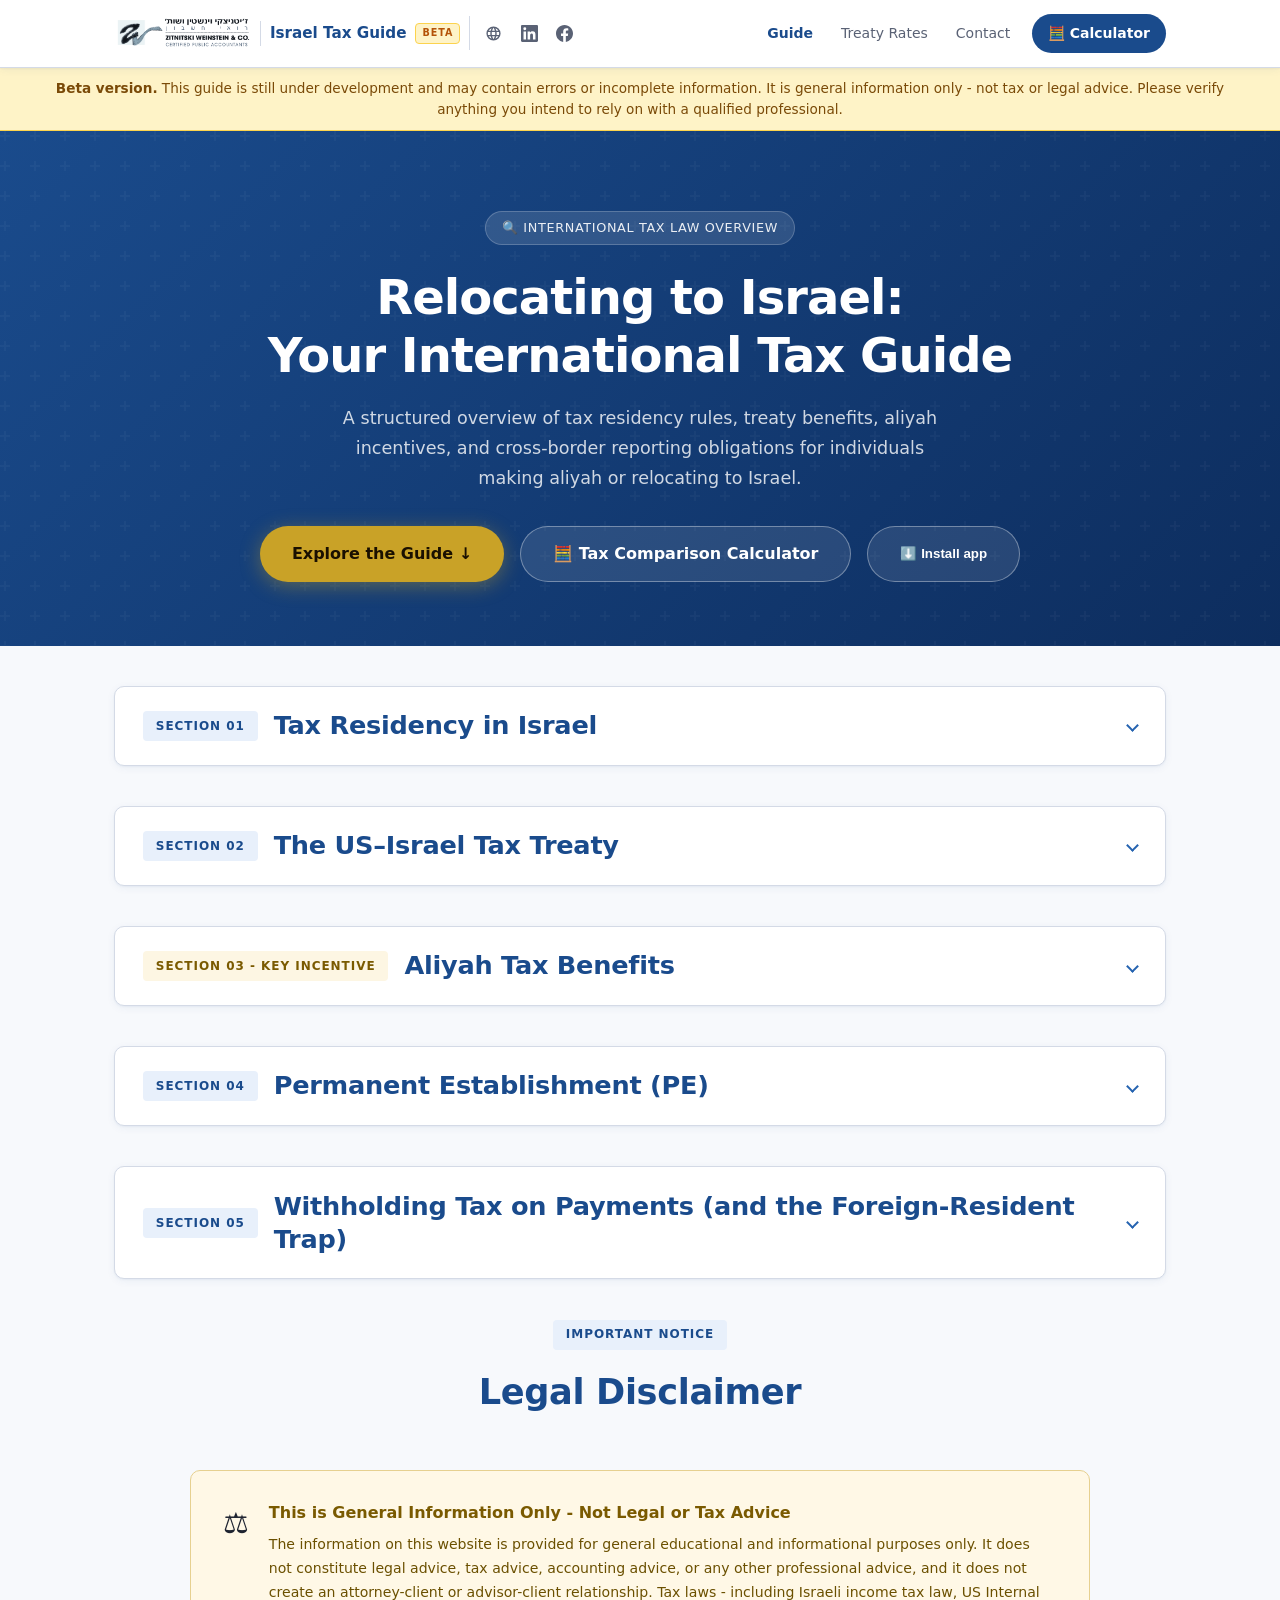
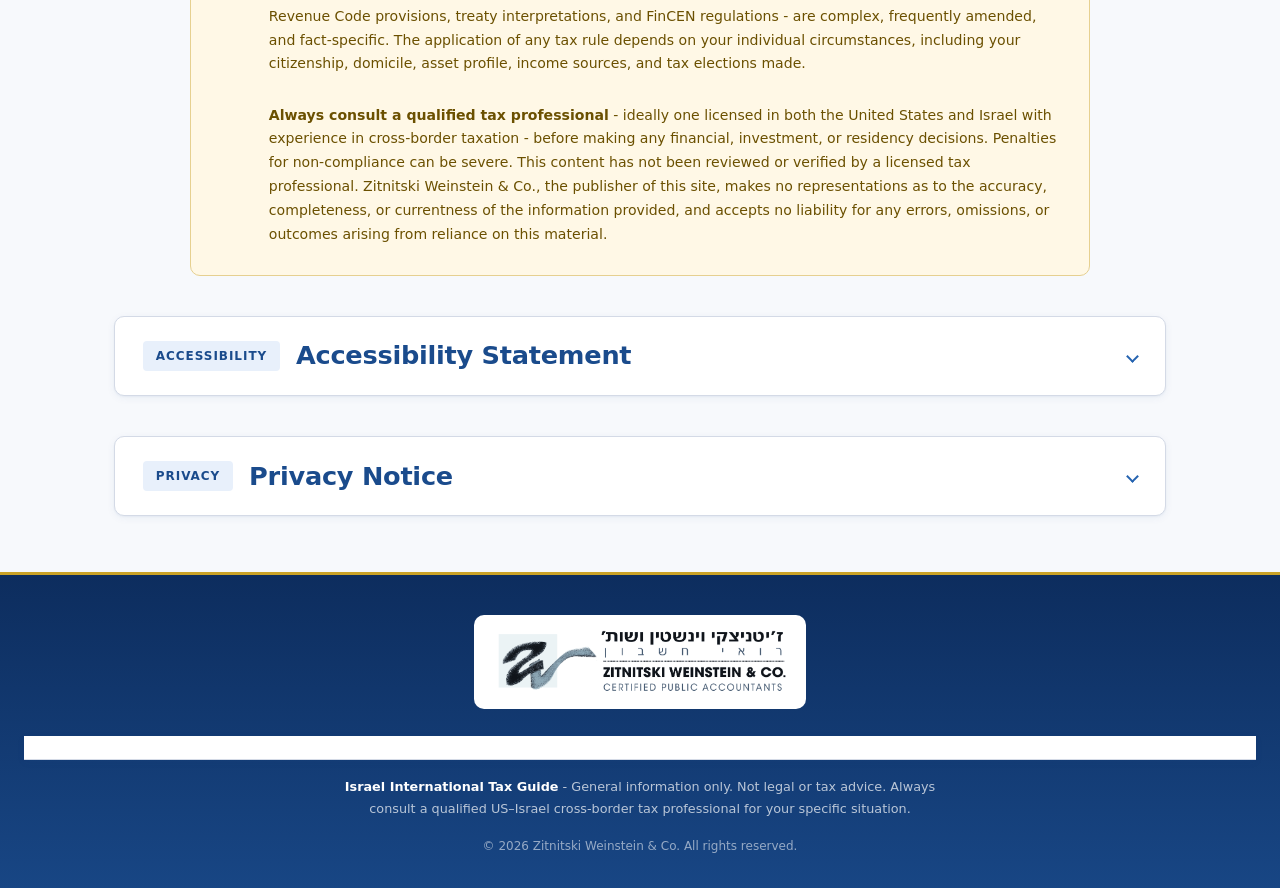
==== index.html @ 9406b58c "Keep the top bar identical on every page Moving to the treaty page visibly changed and widened the b" ====
<!DOCTYPE html>
<html lang="en">
<head>
  <meta charset="UTF-8" />
  <script>
    // Frame-ancestor guard: GitHub Pages cannot set X-Frame-Options/CSP
    // frame-ancestors headers, so this page is embeddable in an iframe from
    // any origin by default. Break out of any frame whose ancestor is not on
    // the allowlist (the firm's own Wix site). Add the confirmed Wix embed
    // hostname here once known - for now only the firm's own domain is trusted.
    (function () {
      try {
        if (window.self === window.top) return;
        var ALLOWED_ANCESTORS = ['zw-co.com'];
        function hostAllowed(host) {
          return ALLOWED_ANCESTORS.some(function (d) {
            return host === d || host.slice(-(d.length + 1)) === '.' + d;
          });
        }
        var allowed = false;
        if (window.location.ancestorOrigins && window.location.ancestorOrigins.length) {
          var top = window.location.ancestorOrigins[window.location.ancestorOrigins.length - 1];
          try { allowed = hostAllowed(new URL(top).hostname); } catch (e) {}
        } else if (document.referrer) {
          try { allowed = hostAllowed(new URL(document.referrer).hostname); } catch (e) {}
        }
        if (!allowed) { window.top.location = window.self.location.href; return; }
        // Legitimately embedded - flag it so CSS can drop viewport-relative
        // sizing (e.g. body's sticky-footer min-height:100vh) that would
        // otherwise feed back into the iframe auto-resize script below.
        document.documentElement.classList.add('zwco-embedded');
      } catch (e) {
        try { window.top.location = window.self.location.href; } catch (e2) {}
      }
    })();
  </script>
  <meta name="viewport" content="width=device-width, initial-scale=1.0" />
  <meta name="description" content="An international tax guide and calculator for individuals relocating to Israel, prepared by Zitnitski Weinstein &amp; Co. General information only - not legal or tax advice." />
  <link rel="icon" href="data:image/svg+xml,%3Csvg xmlns='http://www.w3.org/2000/svg' viewBox='0 0 64 64'%3E%3Crect width='64' height='64' rx='12' fill='%231a4b8c'/%3E%3Ctext x='32' y='43' font-family='Arial, sans-serif' font-size='26' font-weight='700' fill='white' text-anchor='middle'%3EZW%3C/text%3E%3C/svg%3E" />
  <link rel="canonical" href="https://tax.zw-co.com/" />
  <meta property="og:type" content="website" />
  <meta property="og:site_name" content="Zitnitski Weinstein &amp; Co." />
  <meta property="og:url" content="https://tax.zw-co.com/" />
  <meta property="og:title" content="Relocating to Israel - International Tax Guide" />
  <meta property="og:description" content="A structured overview of tax residency rules, treaty benefits, aliyah incentives, and cross-border reporting obligations, prepared by Zitnitski Weinstein &amp; Co." />
  <!-- Absolute URL is required: LinkedIn and Facebook do not resolve relative og:image paths. -->
  <meta property="og:image" content="https://tax.zw-co.com/assets/zwco-logo-full.png" />
  <meta name="twitter:card" content="summary" />
  <link rel="manifest" href="manifest.json" />
  <meta name="theme-color" content="#1a4b8c" />
  <meta name="apple-mobile-web-app-capable" content="yes" />
  <meta name="apple-mobile-web-app-title" content="ZW Tax" />
  <link rel="apple-touch-icon" href="assets/icon-192.png" />
  <title>Relocating to Israel - International Tax Guide | Zitnitski Weinstein &amp; Co.</title>
  <style>
    *, *::before, *::after { box-sizing: border-box; margin: 0; padding: 0; }

    /* Token superset shared conceptually with calculator.css and
       treaty-rates.html - keep the three :root blocks in sync. */
    :root {
      --blue:        #1a4b8c;
      --blue-mid:    #2563b0;
      --blue-deep:   #0d2d5e;
      --blue-light:  #e8f0fb;
      --gold:        #c9a227;
      --gold-light:  #fdf6e3;
      --green:       #15803d;
      --green-light: #dcfce7;
      --amber:       #b45309;
      --amber-light: #fef3c7;
      --text:        #1e2330;
      --muted:       #5a6275;
      --border:      #d4dae6;
      --white:       #ffffff;
      --bg:          #f7f9fc;
      --radius:      10px;
      --shadow-sm:   0 1px 2px rgba(26,75,140,.05), 0 2px 8px  rgba(26,75,140,.06);
      --shadow:      0 2px 4px rgba(26,75,140,.05), 0 6px 24px rgba(26,75,140,.09);
      --shadow-lg:   0 4px 8px rgba(26,75,140,.06), 0 16px 48px rgba(26,75,140,.14);
    }

    html { scroll-behavior: smooth; }

    body {
      font-family: system-ui, "Segoe UI Variable Text", "Segoe UI", -apple-system, Roboto, "Helvetica Neue", Arial, sans-serif;
      background: var(--bg);
      color: var(--text);
      line-height: 1.7;
      font-size: 16px;
    }

    /* ── SKIP LINK ── */
    .skip-link {
      position: absolute; top: -3rem; left: 1rem; z-index: 200;
      background: var(--blue); color: var(--white);
      padding: .6rem 1.1rem; border-radius: 6px;
      font-size: .9rem; font-weight: 600; text-decoration: none;
      transition: top .15s;
    }
    .skip-link:focus { top: 1rem; }

    /* ── PWA APP SHELL: bottom tab bar ──────────────────────────────
       Shown on narrow screens and whenever the site is running as an
       installed app. Deliberately hidden inside the Wix iframe embed
       (the host page has its own navigation there), reusing the
       .zwco-embedded flag the frame-ancestor guard already sets. */
    .app-tabbar {
      display: none;
      /* top:auto is load-bearing: the bare `nav` rule above sets top:0 for the
         sticky header, and without resetting it a fixed element with both
         top:0 and bottom:0 stretches over the whole viewport. */
      position: fixed; inset-inline: 0; top: auto; bottom: 0; z-index: 150;
      background: var(--white); border-top: 1px solid var(--border);
      padding-bottom: env(safe-area-inset-bottom);
      box-shadow: 0 -2px 8px rgba(26,75,140,.08);
    }
    .app-tab {
      flex: 1; display: flex; flex-direction: column;
      align-items: center; justify-content: center; gap: .15rem;
      min-height: 56px; padding: .4rem .2rem;
      text-decoration: none; color: var(--muted);
      font-size: .68rem; font-weight: 600; text-align: center;
    }
    .app-tab .tab-icon { font-size: 1.15rem; line-height: 1; }
    .app-tab[aria-current="page"] { color: var(--blue); }
    .app-tab:focus-visible { outline: 3px solid rgba(37,99,176,.35); outline-offset: -3px; border-radius: 6px; }
    @media (max-width: 820px) {
      .app-tabbar { display: flex; }
      body { padding-bottom: 64px; }
    }
    @media (display-mode: standalone) {
      .app-tabbar { display: flex; }
      body { padding-bottom: 64px; }
    }
    /* Higher specificity than the media rules above - no !important needed. */
    html.zwco-embedded .app-tabbar { display: none; }
    html.zwco-embedded body { padding-bottom: 0; }

    /* ── NAV ── */
    nav {
      position: sticky; top: 0; z-index: 100;
      background: var(--white);
      border-bottom: 1px solid var(--border);
      box-shadow: var(--shadow-sm);
    }
    .nav-inner {
      max-width: 1100px; margin: 0 auto;
      display: flex; align-items: center; justify-content: space-between;
      padding: .9rem 1.5rem;
    }
    /* Brand lockup: firm logo + site name + beta marker + outbound links.
       The logo is the primary identity here; it must stay a local asset. */
    .nav-brand-group { display: flex; align-items: center; gap: .55rem; min-width: 0; }
    .nav-brand {
      text-decoration: none; display: flex; align-items: center; gap: .55rem; min-width: 0;
    }
    .nav-logo { height: 34px; width: auto; display: block; flex-shrink: 0; }
    .nav-title {
      font-weight: 700; font-size: .95rem; color: var(--blue); white-space: nowrap;
      padding-left: .55rem; border-left: 1px solid var(--border);
    }
    .beta-badge {
      flex-shrink: 0;
      background: var(--amber-light); color: var(--amber); border: 1px solid #fcd34d;
      border-radius: 4px; padding: .1rem .38rem;
      font-size: .6rem; font-weight: 800; letter-spacing: .1em; text-transform: uppercase;
    }
    .nav-social {
      display: flex; align-items: center; gap: .1rem;
      padding-left: .4rem; border-left: 1px solid var(--border);
    }
    .nav-social a {
      display: flex; align-items: center; justify-content: center;
      width: 34px; height: 34px; border-radius: 8px;
      color: var(--muted); transition: color .2s, background .2s;
    }
    .nav-social a:hover { color: var(--blue); background: var(--blue-light); }
    .nav-social svg { width: 17px; height: 17px; fill: currentColor; display: block; }

    /* ── BETA NOTICE BAR ── */
    .beta-bar {
      background: var(--amber-light); border-bottom: 1px solid #fcd34d;
      color: #7a4a08; font-size: .85rem; line-height: 1.5;
      text-align: center; padding: .65rem 1.5rem;
    }
    .beta-bar strong { font-weight: 800; }
    .nav-links {
      display: flex; align-items: center;
      gap: .25rem; list-style: none;
    }
    .nav-links a {
      text-decoration: none; color: var(--muted); font-size: .875rem;
      padding: .4rem .75rem; border-radius: 6px; transition: all .2s;
      display: block;
    }
    .nav-links a:hover, .nav-links a.active {
      color: var(--blue); background: var(--blue-light);
    }
    .nav-links a[aria-current="page"] { color: var(--blue); font-weight: 600; }
    /* Primary-action Calculator button */
    .nav-links a.nav-cta {
      background: var(--blue); color: var(--white); font-weight: 600;
      padding: .45rem 1rem; border-radius: 50px; margin-left: .35rem;
    }
    .nav-links a.nav-cta:hover, .nav-links a.nav-cta.active {
      background: var(--blue-mid); color: var(--white);
    }
    .nav-toggle {
      display: none; background: none; border: none;
      cursor: pointer; color: var(--blue); font-size: 1.4rem; padding: .25rem;
    }

    /* ── HERO ── */
    .hero {
      background: linear-gradient(135deg, var(--blue) 0%, var(--blue-deep) 100%);
      color: var(--white);
      padding: 5rem 1.5rem 4rem;
      text-align: center;
      position: relative; overflow: hidden;
    }
    .hero::before {
      content: '';
      position: absolute; inset: 0;
      background: url("data:image/svg+xml,%3Csvg width='60' height='60' viewBox='0 0 60 60' xmlns='http://www.w3.org/2000/svg'%3E%3Cg fill='none' fill-rule='evenodd'%3E%3Cg fill='%23ffffff' fill-opacity='0.03'%3E%3Cpath d='M36 34v-4h-2v4h-4v2h4v4h2v-4h4v-2h-4zm0-30V0h-2v4h-4v2h4v4h2V6h4V4h-4zM6 34v-4H4v4H0v2h4v4h2v-4h4v-2H6zM6 4V0H4v4H0v2h4v4h2V6h4V4H6z'/%3E%3C/g%3E%3C/g%3E%3C/svg%3E");
    }
    .hero-content { position: relative; max-width: 780px; margin: 0 auto; }
    .hero-badge {
      display: inline-flex; align-items: center; gap: .4rem;
      background: rgba(255,255,255,.12); border: 1px solid rgba(255,255,255,.2);
      border-radius: 50px; padding: .35rem 1rem;
      font-size: .8rem; letter-spacing: .05em; text-transform: uppercase;
      margin-bottom: 1.5rem; color: rgba(255,255,255,.9);
    }
    .hero h1 {
      font-size: clamp(1.8rem, 4vw, 3rem);
      font-weight: 800; line-height: 1.2; margin-bottom: 1.2rem;
      letter-spacing: -.02em;
    }
    .hero p {
      font-size: 1.1rem; color: rgba(255,255,255,.8);
      max-width: 620px; margin: 0 auto 2rem;
    }
    .hero-cta {
      display: inline-flex; align-items: center; gap: .5rem;
      background: var(--gold); color: #1a1000;
      font-weight: 700; text-decoration: none;
      padding: .85rem 2rem; border-radius: 50px;
      transition: transform .2s, box-shadow .2s;
      box-shadow: 0 4px 20px rgba(201,162,39,.4);
    }
    .hero-cta:hover { transform: translateY(-2px); box-shadow: 0 6px 28px rgba(201,162,39,.5); }
    .ai-notice {
      margin-top: 1.75rem;
      font-size: .78rem;
      color: rgba(255,255,255,.72);
      border-top: 1px solid rgba(255,255,255,.12);
      padding-top: 1rem;
      max-width: 560px;
      margin-left: auto; margin-right: auto;
    }
    .hero-cta-ghost {
      display: inline-flex; align-items: center; gap: .5rem;
      background: rgba(255,255,255,.1); color: var(--white);
      font-weight: 600; text-decoration: none;
      padding: .85rem 2rem; border-radius: 50px;
      border: 1.5px solid rgba(255,255,255,.35);
      transition: background .2s, border-color .2s;
    }
    .hero-cta-ghost:hover { background: rgba(255,255,255,.18); border-color: rgba(255,255,255,.6); }
    .hero-ctas { display: flex; gap: 1rem; justify-content: center; flex-wrap: wrap; }

    /* ── LAYOUT ── */
    .container { max-width: 1100px; margin: 0 auto; padding: 0 1.5rem; }

    /* ── SECTIONS ── */
    /* Tighter stack: closed accordions read as a table of contents; the open
       section dominates via shadow (see .section-acc[open]). */
    .section {
      padding: 1.25rem 1.5rem;
    }
    .section:first-of-type { padding-top: 2.5rem; }
    .section:last-of-type  { padding-bottom: 3.5rem; }
    /* Offset anchor landings so section headers clear the sticky nav (~57px tall) */
    .section { scroll-margin-top: 70px; }

    .section-header { text-align: center; margin-bottom: 3rem; }
    .section-tag {
      display: inline-block;
      background: var(--blue-light); color: var(--blue);
      font-size: .75rem; font-weight: 700; letter-spacing: .08em;
      text-transform: uppercase; padding: .3rem .8rem;
      border-radius: 4px; margin-bottom: .8rem;
    }
    .section-tag.gold { background: var(--gold-light); color: #7a5a00; }
    .section-header h2 {
      font-size: clamp(1.5rem, 3vw, 2.2rem);
      font-weight: 800; color: var(--blue); margin-bottom: .75rem;
      letter-spacing: -.01em;
    }
    /* Mid-tier heading for sub-topics inside section bodies */
    h2.subsection-title {
      font-size: 1.35rem; font-weight: 700; color: var(--blue);
      letter-spacing: -.01em;
    }
    .section-header p { color: var(--muted); max-width: 640px; margin: 0 auto; }

    /* ── SECTION ACCORDION (native details/summary) ── */
    .section-acc {
      max-width: 1100px; margin: 0 auto;
      background: var(--white);
      border: 1px solid var(--border);
      border-radius: var(--radius);
      box-shadow: var(--shadow-sm);
      overflow: hidden;
      transition: box-shadow .2s, border-color .2s;
    }
    .section-acc:hover { border-color: #b9c8e0; }
    .section-acc[open] { box-shadow: var(--shadow-lg); border-color: #b9c8e0; }
    .section-summary {
      list-style: none; cursor: pointer;
      display: flex; align-items: center; gap: 1rem;
      padding: 1.4rem 1.75rem;
      transition: background .2s;
    }
    .section-summary::-webkit-details-marker { display: none; }
    .section-summary::marker { content: ""; }
    .section-summary:hover { background: var(--blue-light); }
    .section-summary:focus-visible { outline: 3px solid rgba(37,99,176,.35); outline-offset: -3px; }
    .section-summary .section-tag { margin-bottom: 0; }
    .summary-title {
      flex: 1; margin: 0;
      font-size: clamp(1.2rem, 2.4vw, 1.6rem);
      font-weight: 800; color: var(--blue); line-height: 1.3;
      letter-spacing: -.01em;
    }
    .summary-chevron {
      width: 9px; height: 9px; flex-shrink: 0;
      border-right: 2.5px solid var(--blue-mid);
      border-bottom: 2.5px solid var(--blue-mid);
      transform: rotate(45deg);
      transition: transform .3s;
    }
    .section-acc[open] .summary-chevron { transform: rotate(225deg); }
    .section-acc[open] .section-summary { border-bottom: 1px solid var(--border); }
    .section-acc-body { padding: 1.75rem; }
    /* Lone intro paragraph (the tag + h2 moved up to the summary) needs less air below */
    .section-acc-body .section-header { margin-bottom: 1.75rem; }
    @media (max-width: 600px) {
      .section-summary  { padding: 1.1rem 1.25rem; gap: .75rem; }
      .section-acc-body { padding: 1.5rem 1.25rem; }
    }
    /* Content inside an open accordion is always shown (reveal animates on scroll only) */
    .section-acc[open] .reveal { opacity: 1; transform: none; }

    /* ── CARDS ── */
    .cards {
      display: grid;
      grid-template-columns: repeat(auto-fit, minmax(280px, 1fr));
      gap: 1.5rem; max-width: 1100px; margin: 0 auto;
    }
    .card {
      background: var(--white); border: 1px solid var(--border);
      border-radius: var(--radius); padding: 1.75rem;
      box-shadow: var(--shadow-sm); transition: transform .2s, box-shadow .2s;
    }
    /* No lift on hover - cards aren't links, motion would imply clickability */
    .card:hover { box-shadow: var(--shadow); border-color: #b9c8e0; }
    .card-icon {
      width: 46px; height: 46px; border-radius: 10px;
      display: flex; align-items: center; justify-content: center;
      font-size: 1.3rem; margin-bottom: 1rem;
      background: linear-gradient(135deg, var(--blue-light) 0%, #d6e4f7 100%);
      color: var(--blue);
      box-shadow: inset 0 1px 0 rgba(255,255,255,.8), 0 1px 3px rgba(26,75,140,.08);
    }
    .card-icon.gold { background: linear-gradient(135deg, var(--gold-light) 0%, #f5e9c3 100%); }
    .card h3 { font-size: 1.05rem; font-weight: 700; margin-bottom: .5rem; color: var(--blue); }
    .card p  { font-size: .92rem; color: var(--muted); }

    /* ── ACCORDION ── */
    .accordion { max-width: 800px; margin: 0 auto; }
    .accordion-item {
      border: 1px solid var(--border); border-radius: var(--radius);
      margin-bottom: .75rem; overflow: hidden;
    }
    .accordion-trigger {
      width: 100%; background: var(--white);
      border: none; cursor: pointer;
      display: flex; align-items: center; justify-content: space-between;
      padding: 1.1rem 1.5rem; text-align: left;
      font-size: 1rem; font-weight: 600; color: var(--text);
      transition: background .2s;
    }
    .accordion-trigger:hover { background: var(--blue-light); }
    .accordion-trigger.open { background: var(--blue-light); color: var(--blue); }
    .accordion-icon { font-size: 1.1rem; transition: transform .3s; flex-shrink: 0; }
    .accordion-trigger.open .accordion-icon { transform: rotate(45deg); }
    .accordion-body {
      max-height: 0; overflow: hidden;
      transition: max-height .35s ease, padding .35s ease;
      padding: 0 1.5rem;
      font-size: .94rem; color: var(--muted); line-height: 1.8;
    }
    .accordion-body.open { max-height: 600px; padding: 1rem 1.5rem 1.25rem; }
    .accordion-body ul { padding-left: 1.25rem; margin-top: .5rem; }
    .accordion-body li { margin-bottom: .4rem; }
    .accordion-body strong { color: var(--text); }

    /* ── COLLAPSE-FROM-BOTTOM CONTROL (injected by JS into each open section) ── */
    .collapse-btn {
      display: inline-flex; align-items: center; gap: .4rem;
      background: transparent; border: 1px solid var(--border);
      color: var(--blue); cursor: pointer;
      font: inherit; font-size: .85rem; font-weight: 600;
      padding: .45rem .9rem; border-radius: var(--radius);
      transition: background .2s, border-color .2s, color .2s;
    }
    .collapse-btn:hover { background: var(--blue-light); border-color: var(--blue-mid); color: var(--blue-mid); }
    .collapse-btn:focus-visible { outline: 3px solid rgba(37,99,176,.35); outline-offset: 2px; }
    .collapse-btn .collapse-arrow { font-size: 1rem; line-height: 1; }
    /* In a section accordion: sits below the section content, right-aligned. */
    .section-acc-body > .collapse-btn { margin-top: 2rem; }
    /* In a FAQ answer: smaller top gap to stay snug under the answer text. */
    .accordion-body > .collapse-btn { margin-top: 1rem; }

    /* ── TWO-COL INFO ── */
    .two-col {
      display: grid;
      grid-template-columns: 1fr 1fr;
      gap: 2.5rem; max-width: 1000px; margin: 0 auto;
      align-items: start;
    }
    @media (max-width: 680px) { .two-col { grid-template-columns: 1fr; } }
    .info-block h3 {
      font-size: 1.1rem; font-weight: 700; color: var(--blue);
      margin-bottom: .75rem; padding-bottom: .5rem;
      border-bottom: 2px solid var(--blue-light);
    }
    .info-block ul { list-style: none; padding: 0; }
    .info-block li {
      display: flex; gap: .7rem; align-items: flex-start;
      font-size: .93rem; color: var(--muted);
      padding: .45rem 0; border-bottom: 1px solid var(--border);
    }
    .info-block li:last-child { border-bottom: none; }
    .info-block li .dot {
      width: 8px; height: 8px; border-radius: 50%;
      background: var(--blue-mid); flex-shrink: 0; margin-top: .45rem;
    }
    .info-block li .dot.gold { background: var(--gold); }

    /* ── TIMELINE ── */
    .timeline { max-width: 700px; margin: 0 auto; position: relative; }
    .timeline::before {
      content: ''; position: absolute; left: 22px; top: 0; bottom: 0;
      width: 2px; background: var(--border);
    }
    .timeline-item {
      display: flex; gap: 1.25rem; margin-bottom: 1.75rem; position: relative;
    }
    .timeline-dot {
      width: 46px; height: 46px; border-radius: 50%; flex-shrink: 0;
      background: var(--blue); color: var(--white);
      display: flex; align-items: center; justify-content: center;
      font-weight: 700; font-size: .85rem; z-index: 1;
      box-shadow: 0 0 0 4px var(--bg);
    }
    .timeline-dot.gold { background: var(--gold); color: #1a1000; }
    .timeline-content { padding-top: .6rem; }
    .timeline-content h3 {
      font-size: 1rem; font-weight: 700; color: var(--text); margin-bottom: .3rem;
    }
    .timeline-content p { font-size: .9rem; color: var(--muted); }

    /* ── HIGHLIGHT BOX ── */
    .highlight-box {
      background: linear-gradient(135deg, var(--blue) 0%, var(--blue-deep) 100%);
      border-radius: var(--radius); padding: 2.5rem;
      color: var(--white); max-width: 900px; margin: 2.5rem auto 0;
      display: grid; grid-template-columns: 1fr auto;
      gap: 2rem; align-items: center;
    }
    @media (max-width: 600px) { .highlight-box { grid-template-columns: 1fr; } }
    .highlight-box h3 { font-size: 1.35rem; margin-bottom: .5rem; }
    .highlight-box p  { color: rgba(255,255,255,.8); font-size: .95rem; }
    .highlight-stat {
      text-align: center; white-space: nowrap;
      background: rgba(255,255,255,.1); border-radius: 8px;
      padding: 1.2rem 1.8rem;
    }
    .highlight-stat .num {
      font-size: 2.5rem; font-weight: 800; color: var(--gold); line-height: 1;
    }
    .highlight-stat .label { font-size: .8rem; color: rgba(255,255,255,.7); margin-top: .25rem; }

    /* ── DISCLAIMER ── */
    .disclaimer {
      background: #fff8e6; border: 1px solid #e6d090;
      border-radius: var(--radius); padding: 1.75rem 2rem;
      max-width: 900px; margin: 0 auto;
      display: flex; gap: 1.25rem; align-items: flex-start;
    }
    .disclaimer-icon { font-size: 1.8rem; flex-shrink: 0; }
    .disclaimer h3 { font-size: 1rem; font-weight: 700; color: #7a5a00; margin-bottom: .4rem; }
    .disclaimer p  { font-size: .88rem; color: #6b5000; line-height: 1.7; }

    /* ── FOOTER ── */
    footer {
      background: linear-gradient(180deg, var(--blue-deep) 0%, var(--blue) 120%);
      color: rgba(255,255,255,.82);
      text-align: center; padding: 2.5rem 1.5rem 2rem;
      font-size: .84rem;
      border-top: 3px solid var(--gold);
    }
    footer strong { color: var(--white); }
    footer a { color: var(--white); text-decoration: none; text-underline-offset: 3px; }
    footer a:hover { text-decoration: underline; }
    .footer-links {
      display: flex; flex-wrap: wrap; justify-content: center;
      gap: .35rem 1.5rem; margin: 1.25rem 0 1rem; font-weight: 600;
    }
    .footer-legal { color: rgba(255,255,255,.7); font-size: .8rem; max-width: 620px; margin: 0 auto .35rem; }
    .footer-copy  { color: rgba(255,255,255,.55); font-size: .75rem; margin-top: 1rem; }
    /* Full logo is dark multi-tone artwork - white card for contrast on the blue footer */
    .footer-logo-full-link { display: inline-block; margin-top: 1.25rem; background: var(--white); padding: .6rem 1rem; border-radius: 10px; }
    .footer-logo-full { display: block; width: auto; height: auto; max-width: min(300px, 75vw); max-height: 110px; }

    /* ── RESPONSIVE NAV ── */
    @media (max-width: 820px) {
      .nav-links { display: none; flex-direction: column; align-items: stretch;
        position: absolute; top: 100%; left: 0; right: 0; background: var(--white);
        border-bottom: 1px solid var(--border); padding: .75rem 1rem;
        box-shadow: var(--shadow); gap: .15rem; }
      /* Every nav item is now a cross-page link that the bottom tabbar already
         carries at this width, so the ☰ menu would be pure duplication. Both it
         and the toggle appear only inside the Wix embed, which has no tabbar.
         Same rule as the other pages - the bar stays identical everywhere. */
      html.zwco-embedded .nav-links.open { display: flex; }
      html.zwco-embedded .nav-toggle { display: block; }
      .nav-links a.nav-cta { border-radius: 8px; margin-left: 0; text-align: center; }
      /* Outbound icons drop out of the crowded mobile bar - the footer keeps them */
      .nav-social { display: none; }
    }
    @media (max-width: 600px) {
      .nav-title { display: none; }
      .nav-logo { height: 28px; }
    }

    /* ── SCROLL REVEAL ── */
    .reveal { opacity: 0; transform: translateY(24px); transition: opacity .5s, transform .5s; }
    .reveal.visible { opacity: 1; transform: none; }

    /* ── FOCUS VISIBILITY & MOTION PREFERENCES ── */
    a:focus-visible, button:focus-visible, summary:focus-visible {
      outline: 3px solid rgba(37,99,176,.45); outline-offset: 2px; border-radius: 4px;
    }
    .hero a:focus-visible, footer a:focus-visible {
      outline-color: rgba(255,255,255,.75);
    }
    @media (prefers-reduced-motion: reduce) {
      html { scroll-behavior: auto; }
      *, *::before, *::after {
        animation-duration: .01ms !important;
        transition-duration: .01ms !important;
      }
      .reveal { opacity: 1; transform: none; }
      .hero-cta:hover { transform: none; }
    }

    /* ── MICRO-POLISH ── */
    ::selection { background: var(--blue-mid); color: var(--white); }
  </style>
  <script>
    // Runs before the body parses. A reload or deep link must never auto-jump
    // into a section or open its accordion: strip the URL fragment before the
    // browser scrolls to it, and opt out of scroll restoration so a reload
    // always lands at the top with every section collapsed.
    try { if ('scrollRestoration' in history) history.scrollRestoration = 'manual'; } catch (e) {}
    if (location.hash) {
      try { history.replaceState(null, document.title, location.href.split('#')[0]); } catch (e) {}
    }
  </script>
</head>
<body>
<a href="#main-content" class="skip-link">Skip to main content</a>

<!-- NAV -->
<nav>
  <div class="nav-inner">
    <div class="nav-brand-group">
      <a href="#" class="nav-brand">
        <img src="assets/zwco-logo-full.png" alt="Zitnitski Weinstein &amp; Co." class="nav-logo" />
        <span class="nav-title">Israel Tax Guide</span>
      </a>
      <span class="beta-badge">Beta</span>
      <span class="nav-social">
        <a href="https://www.zw-co.com/eng" target="_blank" rel="noopener noreferrer" aria-label="Firm website (opens in a new tab)" title="Firm website">
          <svg viewBox="0 0 24 24" aria-hidden="true"><path d="M12 2a10 10 0 1 0 0 20 10 10 0 0 0 0-20zm6.93 6h-2.95a15.65 15.65 0 0 0-1.38-3.56A8.03 8.03 0 0 1 18.93 8zM12 4.04c.83 1.2 1.48 2.53 1.91 3.96h-3.82c.43-1.43 1.08-2.76 1.91-3.96zM4.26 14A7.82 7.82 0 0 1 4 12c0-.69.1-1.36.26-2h3.38a16.5 16.5 0 0 0 0 4H4.26zm.81 2h2.95c.32 1.25.78 2.45 1.38 3.56A7.99 7.99 0 0 1 5.07 16zm2.95-8H5.07a7.99 7.99 0 0 1 4.33-3.56A15.65 15.65 0 0 0 8.02 8zM12 19.96c-.83-1.2-1.48-2.53-1.91-3.96h3.82c-.43 1.43-1.08 2.76-1.91 3.96zM14.34 14H9.66a14.5 14.5 0 0 1 0-4h4.68a14.5 14.5 0 0 1 0 4zm.25 5.56c.6-1.11 1.06-2.31 1.38-3.56h2.95a7.99 7.99 0 0 1-4.33 3.56zM16.36 14a16.5 16.5 0 0 0 0-4h3.38c.16.64.26 1.31.26 2s-.1 1.36-.26 2h-3.38z"/></svg>
        </a>
        <a href="https://www.linkedin.com/company/zitnitski-weinstein-&amp;-co-certified-public-accountants/" target="_blank" rel="noopener noreferrer" aria-label="LinkedIn (opens in a new tab)" title="LinkedIn">
          <svg viewBox="0 0 24 24" aria-hidden="true"><path d="M20.45 20.45h-3.56v-5.57c0-1.33-.02-3.04-1.85-3.04-1.85 0-2.14 1.45-2.14 2.94v5.67H9.35V9h3.41v1.56h.05c.48-.9 1.63-1.85 3.37-1.85 3.6 0 4.27 2.37 4.27 5.46v6.28zM5.34 7.43a2.06 2.06 0 1 1 0-4.13 2.06 2.06 0 0 1 0 4.13zM7.12 20.45H3.56V9h3.56v11.45zM22.22 0H1.77C.79 0 0 .77 0 1.72v20.56C0 23.23.79 24 1.77 24h20.45c.98 0 1.78-.77 1.78-1.72V1.72C24 .77 23.2 0 22.22 0z"/></svg>
        </a>
        <a href="https://www.facebook.com/ZWCPA/" target="_blank" rel="noopener noreferrer" aria-label="Facebook (opens in a new tab)" title="Facebook">
          <svg viewBox="0 0 24 24" aria-hidden="true"><path d="M24 12.07C24 5.4 18.63 0 12 0S0 5.4 0 12.07C0 18.1 4.39 23.1 10.13 24v-8.44H7.08v-3.49h3.05V9.41c0-3.02 1.79-4.69 4.53-4.69 1.31 0 2.69.24 2.69.24v2.97h-1.51c-1.49 0-1.96.93-1.96 1.89v2.25h3.33l-.53 3.49h-2.8V24C19.61 23.1 24 18.1 24 12.07z"/></svg>
        </a>
      </span>
    </div>
    <ul class="nav-links" id="navLinks">
      <li class="nav-x"><a href="index.html" aria-current="page">Guide</a></li>
      <li class="nav-x"><a href="treaty-rates.html">Treaty Rates</a></li>
      <li class="nav-x"><a href="contact.html">Contact</a></li>
      <li class="nav-x"><a href="calculator.html" class="nav-cta">🧮 Calculator</a></li>
    </ul>
    <button class="nav-toggle" id="navToggle" aria-label="Toggle menu" aria-expanded="false">☰</button>
  </div>
</nav>

<main id="main-content">

<div class="beta-bar" role="note">
  <strong>Beta version.</strong> This guide is still under development and may contain errors or incomplete information. It is general information only - not tax or legal advice. Please verify anything you intend to rely on with a qualified professional.
</div>

<!-- HERO -->
<header class="hero">
  <div class="hero-content">
    <div class="hero-badge">🔍 International Tax Law Overview</div>
    <h1>Relocating to Israel:<br>Your International Tax Guide</h1>
    <p>A structured overview of tax residency rules, treaty benefits, aliyah incentives, and cross-border reporting obligations for individuals making aliyah or relocating to Israel.</p>
    <div class="hero-ctas">
      <a href="#residency" id="exploreCta" class="hero-cta">Explore the Guide ↓</a>
      <a href="calculator.html" class="hero-cta-ghost">🧮 Tax Comparison Calculator</a>
      <button type="button" id="installBtn" class="hero-cta-ghost" hidden>⬇️ Install app</button>
    </div>
  </div>
</header>


<!-- ── SECTION 1: RESIDENCY ── -->
<section class="section" id="residency">
  <div class="container">
    <details class="section-acc">
      <summary class="section-summary">
        <span class="section-tag">Section 01</span>
        <h2 class="summary-title">Tax Residency in Israel</h2>
        <span class="summary-chevron" aria-hidden="true"></span>
      </summary>
      <div class="section-acc-body">
        <div class="section-header reveal">
          <p>Israel uses a <strong>residency-based</strong> tax system, meaning tax liability hinges on where you are a "resident" rather than solely on citizenship.</p>
        </div>

        <div class="two-col reveal">
          <div class="info-block">
            <h3>Primary Test - Center of Life</h3>
            <ul>
              <li><span class="dot"></span>Your permanent home is in Israel</li>
              <li><span class="dot"></span>Family (spouse, minor children) reside in Israel</li>
              <li><span class="dot"></span>Regular or permanent place of business in Israel</li>
              <li><span class="dot"></span>Active economic and social interests in Israel</li>
              <li><span class="dot"></span>You intend to remain in Israel permanently</li>
            </ul>
          </div>
          <div class="info-block">
            <h3>Presumptive Day-Count Rules</h3>
            <ul>
              <li><span class="dot"></span><strong>183+ days</strong> in Israel in a tax year → presumed resident</li>
              <li><span class="dot"></span><strong>30+ days</strong> in the current tax year <em>and</em> 425+ days combined across the current and two preceding tax years → presumed resident</li>
              <li><span class="dot"></span>Presumptions are rebuttable if your center of life remains abroad</li>
              <li><span class="dot"></span>Israel's tax year follows the calendar year (Jan 1 – Dec 31)</li>
              <li><span class="dot"></span>Partial-year residency triggers split-year treatment</li>
            </ul>
          </div>
        </div>

        <div class="highlight-box reveal" style="margin-top:2.5rem">
          <div>
            <h3>Worldwide Income Scope</h3>
            <p>Once you become an Israeli tax resident, Israel taxes your <strong>worldwide income</strong> - including foreign salaries, dividends, rental income, capital gains, and business profits earned anywhere on the globe. Non-residents are taxed only on Israeli-source income.</p>
          </div>
          <div class="highlight-stat">
            <div class="num">50%</div>
            <div class="label">Top marginal<br>income tax rate</div>
          </div>
        </div>
      </div>
    </details>
  </div>
</section>


<!-- ── SECTION 2: US–ISRAEL TREATY ── -->
<section class="section" id="treaty">
  <div class="container">
    <details class="section-acc">
      <summary class="section-summary">
        <span class="section-tag">Section 02</span>
        <h2 class="summary-title">The US–Israel Tax Treaty</h2>
        <span class="summary-chevron" aria-hidden="true"></span>
      </summary>
      <div class="section-acc-body">
        <div class="section-header reveal">
          <p>The United States and Israel signed an income tax treaty in <strong>1975</strong> (amended by protocols in 1980 and 1993, and in force since January 1, 1995), providing relief from double taxation on many categories of income.</p>
        </div>

        <div class="cards reveal">
          <div class="card">
            <div class="card-icon">💼</div>
            <h3>Employment &amp; Business Income</h3>
            <p>Salary earned while working in one country is generally taxed only in that country. Short-term assignments (under 183 days, paid by non-resident employer) may remain taxable only in the home country.</p>
          </div>
          <div class="card">
            <div class="card-icon">📈</div>
            <h3>Dividends</h3>
            <p>Reduced withholding rates apply: generally <strong>12.5%</strong> for qualifying corporate shareholders and <strong>25%</strong> for individual shareholders, down from standard rates, subject to the treaty's conditions and holding requirements. Foreign tax credits offset residual liability.</p>
          </div>
          <div class="card">
            <div class="card-icon">🏦</div>
            <h3>Interest &amp; Royalties</h3>
            <p>Cross-border interest is generally subject to a treaty withholding rate capped at <strong>17.5%</strong> (US–Israel Tax Treaty, Article 13), reduced to <strong>10%</strong> for interest on loans from banks, savings institutions, and insurance companies, subject to the treaty's conditions and exceptions. Royalties for the use of intellectual property are also subject to reduced treaty rates to prevent double taxation. For withholding rates under Israel's other income tax treaties, see our <a href="treaty-rates.html">full treaty rates reference table</a>.</p>
          </div>
          <div class="card">
            <div class="card-icon">🏠</div>
            <h3>Real Property</h3>
            <p>Gains from the sale of real property situated in Israel (or the US) may be taxed in the country where the property is located. Both countries retain taxing rights; foreign tax credits typically eliminate double tax.</p>
          </div>
          <div class="card">
            <div class="card-icon">🎓</div>
            <h3>Students &amp; Researchers</h3>
            <p>Individuals present in Israel (or the US) for education or training may be exempt from host-country tax on grants, scholarships, and allowances received from abroad for a limited period.</p>
          </div>
          <div class="card">
            <div class="card-icon">⚠️</div>
            <h3>US Citizenship Override</h3>
            <p>The US taxes its citizens and green-card holders on worldwide income regardless of residence. The treaty does not override this obligation - dual-filers must still file US returns annually.</p>
          </div>
        </div>

        <div class="accordion reveal" style="margin-top:2.5rem">
          <div class="accordion-item">
            <button class="accordion-trigger">What is the Saving Clause and why does it matter?<span class="accordion-icon">+</span></button>
            <div class="accordion-body">
              <p>The <strong>Saving Clause</strong> (Article 6(3) of the US–Israel treaty) allows the US to tax its citizens and residents as if the treaty did not exist. This means many treaty benefits are effectively unavailable to US citizens living in Israel. Exceptions exist for certain provisions (e.g., relief from Israeli double taxation, certain pension rules), but the general rule is that US citizens cannot use the treaty to escape US tax obligations.</p>
            </div>
          </div>
          <div class="accordion-item">
            <button class="accordion-trigger">How does the Foreign Tax Credit work in practice?<span class="accordion-icon">+</span></button>
            <div class="accordion-body">
              <p>US citizens in Israel can claim a <strong>Foreign Tax Credit (FTC)</strong> on Form 1116 for Israeli taxes paid on the same income. Because Israel's top rates often exceed US rates, the FTC frequently eliminates (or substantially reduces) residual US tax on Israeli-source income. However, FTC calculations involve complex "baskets" (passive, general, etc.) and excess credits cannot always be used in the same year.</p>
              <ul>
                <li>Passive income (dividends, interest, royalties) is tracked in the passive basket</li>
                <li>General limitation income (wages, business income) uses the general basket</li>
                <li>Excess credits can generally be carried back 1 year or forward 10 years</li>
                <li>The Foreign Earned Income Exclusion (FEIE) is an alternative but cannot be combined with FTC on the same income</li>
              </ul>
            </div>
          </div>
          <div class="accordion-item">
            <button class="accordion-trigger">Are Israeli pensions protected under the treaty?<span class="accordion-icon">+</span></button>
            <div class="accordion-body">
              <p>The treaty includes provisions addressing pensions and social security. Israeli National Insurance Institute (Bituach Leumi) payments and Israeli pension distributions may receive favourable treatment under the treaty. However, the interaction with US Social Security treaties and FBAR/FATCA reporting requirements for Israeli pension plans (e.g., Kupat Gemel, Keren Hishtalmut) is complex and requires professional guidance.</p>
            </div>
          </div>
          <div class="accordion-item">
            <button class="accordion-trigger">Is there an estate &amp; gift tax treaty between the US and Israel?<span class="accordion-icon">+</span></button>
            <div class="accordion-body">
              <p>The US–Israel tax treaty covers <strong>income taxes only</strong>. There is currently no separate estate and gift tax treaty between the two countries. US citizens and green-card holders remain subject to US estate and gift tax rules on worldwide assets. Israel imposes no inheritance tax, but property transfers may trigger Israeli capital gains tax or other levies.</p>
            </div>
          </div>
        </div>
      </div>
    </details>
  </div>
</section>


<!-- ── SECTION 3: ALIYAH BENEFITS ── -->
<section class="section" id="aliyah">
  <div class="container">
    <details class="section-acc">
      <summary class="section-summary">
        <span class="section-tag gold">Section 03 - Key Incentive</span>
        <h2 class="summary-title">Aliyah Tax Benefits</h2>
        <span class="summary-chevron" aria-hidden="true"></span>
      </summary>
      <div class="section-acc-body">
        <div class="section-header reveal">
          <p>Israel's Income Tax Ordinance - together with a newly enacted temporary budget provision - provides extraordinary tax relief to new immigrants (<em>olim chadashim</em>) and returning residents (<em>toshavim chozrim</em>) as an incentive for aliyah. Two distinct benefits are described below: a long-standing 10-year exemption on foreign-source income, and a new, time-limited exemption on Israeli-source earned income for individuals arriving in the November 2025–December 2026 window.</p>
        </div>

        <div class="highlight-box reveal">
          <div>
            <h3>The 10-Year Foreign Income Exemption</h3>
            <p>Under Sections 14 and 97(b) of the Israeli Income Tax Ordinance, a new immigrant or certain returning residents are <strong>fully exempt from Israeli tax on all foreign-source income and capital gains</strong> for a period of 10 years from the date of becoming an Israeli tax resident. For individuals who became Israeli residents before January 1, 2026, exempt foreign-source income during this period is also generally exempt from reporting to the Israeli tax authorities. Following Amendment 272 to the Income Tax Ordinance (2024), individuals who become Israeli residents on or after January 1, 2026 retain the 10-year exemption from tax, but are generally subject to reporting requirements on worldwide income and assets from the start of residency.</p>
          </div>
          <div class="highlight-stat">
            <div class="num">10</div>
            <div class="label">Year Israeli tax<br>exemption period</div>
          </div>
        </div>

        <!-- New for 2026: a temporary provision to the Income Tax Ordinance,
             enacted as part of the 2026 State Budget Law (reported approved
             by the Knesset on 2026-03-30), grants a separate exemption on
             Israeli-source personal-services income for arrivals between
             2025-11-05 and 2026-12-31. This runs alongside, not instead of,
             the §14/97(b) exemption above. At publication, implementing ITA
             regulations/circulars were not yet finalized - the figures below
             are drawn from published professional-firm summaries of the
             legislation (cross-checked across multiple firms) and should be
             confirmed against final ITA guidance before being relied upon. -->
        <div class="highlight-box reveal" style="margin-top:2rem">
          <div>
            <h3>New for 2026: A Separate Exemption on Israeli-Source Earned Income</h3>
            <p>A temporary provision to the Income Tax Ordinance, enacted as part of Israel's 2026 State Budget Law, introduces a further benefit that runs <strong>alongside</strong> - not instead of - the 10-year foreign-income exemption above. It exempts <strong>Israeli-source income from personal services</strong> (employment and self-employment) earned by an eligible new immigrant or veteran returning resident who first became an Israeli tax resident between <strong>November 5, 2025</strong> and <strong>December 31, 2026</strong>. Passive income (interest, dividends, rent, capital gains) is not covered by this new exemption; it continues to be addressed by the 10-year foreign-income exemption where applicable. As very recently enacted legislation, exact terms are subject to confirmation and change - the figures below reflect published professional-firm summaries, not a final ITA circular.</p>
          </div>
          <div class="highlight-stat">
            <div class="num">5</div>
            <div class="label">Year declining-cap<br>exemption period</div>
          </div>
        </div>

        <div style="max-width:900px; margin: 2rem auto 0;">
          <div class="two-col reveal">
            <div class="info-block">
              <h3>Annual Exemption Caps by Year</h3>
              <ul>
                <li><span class="dot gold"></span>2026 - ₪600,000 (pro-rated from the month of arrival)</li>
                <li><span class="dot gold"></span>2027–2028 - ₪1,000,000 per year</li>
                <li><span class="dot gold"></span>2029 - ₪350,000</li>
                <li><span class="dot gold"></span>2030 - ₪150,000</li>
                <li><span class="dot"></span>Income from a related party (e.g. a family member's business): a lower cap, reported at approximately ₪140,000/year through 2029</li>
              </ul>
            </div>
            <div class="info-block">
              <h3>Key Conditions</h3>
              <ul>
                <li><span class="dot"></span>Applies to individuals becoming Israeli tax residents for the first time - or as a qualifying returning resident - within the November 2025–December 2026 arrival window</li>
                <li><span class="dot"></span>Covers Israeli-source salary and self-employment income specifically, a category the 10-year exemption does not reach</li>
                <li><span class="dot"></span>National Insurance (Bituach Leumi) contributions continue to apply to the exempted income separately</li>
                <li><span class="dot"></span>Reported eligibility conditions include a minimum-presence test in Israel each year - confirm the exact threshold and its consequences with a professional</li>
              </ul>
            </div>
          </div>
        </div>

        <div style="max-width:900px; margin: 2.5rem auto 0;">
          <div class="cards reveal">
            <div class="card">
              <div class="card-icon gold">✅</div>
              <h3>Income Types Covered</h3>
              <p>Foreign dividends, interest, royalties, rental income, capital gains on foreign assets, and foreign business or employment income sourced outside Israel are all eligible for the exemption.</p>
            </div>
            <div class="card">
              <div class="card-icon gold">👤</div>
              <h3>Who Qualifies</h3>
              <p><strong>New immigrants (olim)</strong> who were not Israeli residents for the 10 years preceding aliyah. <strong>Veteran returning residents</strong> (toshav chozer vatik) who lived abroad for at least 10 consecutive years receive the full 10-year exemption. <strong>Regular returning residents</strong> who lived abroad for at least 6 consecutive years receive a narrower benefit - generally a 5-year exemption limited to passive income (interest, dividends, rent, royalties, pensions) from assets acquired abroad while non-resident.</p>
            </div>
            <div class="card">
              <div class="card-icon gold">📅</div>
              <h3>Timing &amp; Election</h3>
              <p>The exemption begins on the date you first become an Israeli tax resident. It is automatic - no special election is required. However, eligible individuals may choose to <em>opt out</em> if foreign tax credits from Israeli reporting would produce a better outcome.</p>
            </div>
          </div>
        </div>

        <div class="section-header reveal" style="margin-top:3.5rem">
          <h2 class="subsection-title">Timeline of the 10-Year Exemption</h2>
        </div>

        <div class="timeline reveal">
          <div class="timeline-item">
            <div class="timeline-dot gold">Y0</div>
            <div class="timeline-content">
              <h3>Aliyah / First Day of Israeli Residency</h3>
              <p>The 10-year clock starts. All foreign-source income earned from this date forward is exempt from Israeli income tax. No Israeli reporting obligation for exempt income.</p>
            </div>
          </div>
          <div class="timeline-item">
            <div class="timeline-dot">Y1–9</div>
            <div class="timeline-content">
              <h3>Full Exemption Period</h3>
              <p>Continue to earn foreign income tax-free in Israel. Israeli-source income (Israeli salary, Israeli rental income, etc.) is fully taxable in Israel. US obligations continue separately.</p>
            </div>
          </div>
          <div class="timeline-item">
            <div class="timeline-dot">Y5</div>
            <div class="timeline-content">
              <h3>Mid-Point Review - Plan Ahead</h3>
              <p>A good time to engage an Israeli and a US tax advisor to model what happens when the exemption expires. Consider restructuring foreign holdings, trust arrangements, or timing of asset disposals.</p>
            </div>
          </div>
          <div class="timeline-item">
            <div class="timeline-dot gold">Y10</div>
            <div class="timeline-content">
              <h3>Exemption Expires</h3>
              <p>All worldwide income becomes fully taxable in Israel at ordinary rates. Comprehensive Israeli tax returns must now include foreign accounts, investments, and income. Advance planning is critical.</p>
            </div>
          </div>
          <div class="timeline-item">
            <div class="timeline-dot">Y10+</div>
            <div class="timeline-content">
              <h3>Ongoing Israeli &amp; US Compliance</h3>
              <p>Full Israeli worldwide tax reporting. US citizens continue annual IRS filing. Foreign tax credits and treaty provisions govern double-tax relief between both countries.</p>
            </div>
          </div>
        </div>

        <div class="accordion reveal" style="margin-top:2.5rem">
          <div class="accordion-item">
            <button class="accordion-trigger">Does the 10-year exemption affect US tax obligations?<span class="accordion-icon">+</span></button>
            <div class="accordion-body">
              <p>No - the Israeli exemption has <strong>no effect on US obligations</strong>. US citizens and green-card holders must still file annual US tax returns (Form 1040) and report worldwide income to the IRS regardless of the Israeli exemption. The exemption simply means Israel will not tax that income during the 10-year period, but the IRS still expects full reporting and may still tax it (subject to the FEIE, FTC, and treaty provisions).</p>
            </div>
          </div>
          <div class="accordion-item">
            <button class="accordion-trigger">What about Israeli trusts and foreign corporations?<span class="accordion-icon">+</span></button>
            <div class="accordion-body">
              <p>The interaction of the aliyah exemption with Israeli trust tax rules is complex. An <strong>"immigrant trust"</strong> established by a new immigrant for beneficiaries may receive its own 10-year exemption. Foreign corporations controlled by new immigrants may also qualify for extended treatment. These structures also have US tax implications (Subpart F income, PFICs, Form 5471, etc.) and require coordinated Israeli and US tax planning.</p>
            </div>
          </div>
          <div class="accordion-item">
            <button class="accordion-trigger">Can I extend or renew the exemption?<span class="accordion-icon">+</span></button>
            <div class="accordion-body">
              <p>No - the 10-year exemption cannot be extended or renewed. It is a one-time benefit. If you leave Israel and return, a separate "returning resident" analysis is required, and the conditions are stricter (generally 10+ years abroad for full benefits). Some individuals explore relocating temporarily before expiry, but this has significant legal and tax implications and should only be considered with comprehensive professional advice.</p>
            </div>
          </div>
          <div class="accordion-item">
            <button class="accordion-trigger">How does the new 2026 earned-income exemption interact with the 10-year exemption?<span class="accordion-icon">+</span></button>
            <div class="accordion-body">
              <p>The two benefits are separate and, for an eligible arrival, can apply together. The 10-year exemption under Sections 14 and 97(b) covers <strong>foreign-source</strong> income and gains. The new temporary-provision exemption covers a different category - <strong>Israeli-source</strong> employment and self-employment income - for individuals arriving within the November 2025–December 2026 window, subject to the declining annual caps described above. It does not extend, replace, or shorten the 10-year foreign-income exemption, and it does not reach passive income of any source.</p>
            </div>
          </div>
        </div>
      </div>
    </details>
  </div>
</section>


<!-- ── SECTION 4: PERMANENT ESTABLISHMENT ── -->
<section class="section" id="establishment">
  <div class="container">
    <details class="section-acc">
      <summary class="section-summary">
        <span class="section-tag">Section 04</span>
        <h2 class="summary-title">Permanent Establishment (PE)</h2>
        <span class="summary-chevron" aria-hidden="true"></span>
      </summary>
      <div class="section-acc-body">
        <div class="section-header reveal">
          <p>A Permanent Establishment is the legal threshold that decides whether a foreign business - a company or an individual operating through one - has enough of an active presence in Israel to be taxed here. If a foreign business triggers a PE in Israel, Israel can tax the net profits attributable to that local presence. If no PE is triggered, those business profits stay taxable only in the company's home country.</p>
        </div>

        <div class="two-col reveal">
          <div class="info-block">
            <h3>The Three Classic Triggers</h3>
            <ul>
              <li><span class="dot"></span><strong>Fixed place of business</strong> - carrying on business through a physical location such as a place of management, branch, office, factory, or workshop</li>
              <li><span class="dot"></span><strong>Dependent agent</strong> - a person in Israel who habitually concludes contracts in the company's name (a genuinely independent broker acting in their own ordinary course does not count)</li>
              <li><span class="dot"></span><strong>Construction or installation project</strong> - under the US–Israel treaty, one lasting more than 6 months (other treaties commonly use 12 months, per the OECD model)</li>
            </ul>
          </div>
          <div class="info-block">
            <h3>What Does Not Create a PE</h3>
            <ul>
              <li><span class="dot"></span>Storage, display, or delivery of the company's goods</li>
              <li><span class="dot"></span>Keeping stock only for processing by another enterprise</li>
              <li><span class="dot"></span>Purchasing goods or collecting information</li>
              <li><span class="dot"></span>Advertising, research, or supplying information</li>
              <li><span class="dot"></span><strong>The catch:</strong> if such an "auxiliary" activity is actually the company's core business - warehousing as the whole business model, for example - the Israel Tax Authority overrides the exception and treats it as a taxable PE</li>
            </ul>
          </div>
        </div>

        <div class="section-header reveal" style="margin-top:3.5rem">
          <h2 class="subsection-title">The Modern Israeli View</h2>
          <p>The Israel Tax Authority takes an aggressive view of newer work structures.</p>
        </div>

        <div class="cards reveal">
          <div class="card">
            <div class="card-icon">🏠</div>
            <h3>Home-Office Employee</h3>
            <p>A single employee working from their private home in Israel can inadvertently create a fixed-place PE for a foreign employer.</p>
          </div>
          <div class="card">
            <div class="card-icon">🌐</div>
            <h3>Internet-Based Activity</h3>
            <p>Significant internet-based activity can create a PE where local representatives find Israeli customers, manage relationships, and adapt the service to the local market.</p>
          </div>
          <div class="card">
            <div class="card-icon">✈️</div>
            <h3>The Oleh Trap</h3>
            <p>If a tax-exempt new immigrant or veteran returning resident manages their foreign company while physically in Israel, that management activity creates a PE for the company. The individual stays personally exempt, but the foreign company itself becomes liable for Israeli corporate tax on the profits that management generates.</p>
          </div>
        </div>

        <div class="highlight-box reveal" style="margin-top:2.5rem">
          <div>
            <h3>Tax Consequences</h3>
            <p>A PE is treated as a separate, independent entity. The foreign company pays standard Israeli corporate tax on the net profits attributable to the Israeli operation, and may deduct expenses incurred for that operation - including executive and administrative costs incurred abroad. If a PE is discovered after the fact, corporate tax, VAT, and payroll obligations can apply retroactively to the date the activity began.</p>
          </div>
          <div class="highlight-stat">
            <div class="num">23%</div>
            <div class="label">Standard Israeli<br>corporate tax rate</div>
          </div>
        </div>

        <div class="accordion reveal" style="margin-top:2.5rem">
          <div class="accordion-item">
            <button class="accordion-trigger">Does the 183-day rule create a corporate PE?<span class="accordion-icon">+</span></button>
            <div class="accordion-body">
              <p>No. The 183-day rule is a residency test for individuals, not a corporate PE trigger. A company's PE is decided by the fixed-place, dependent-agent, or 12-month construction tests - never by counting days of corporate presence.</p>
            </div>
          </div>
        </div>
      </div>
    </details>
  </div>
</section>


<!-- ── SECTION 5: WITHHOLDING TAX ── -->
<section class="section" id="withholding">
  <div class="container">
    <details class="section-acc">
      <summary class="section-summary">
        <span class="section-tag">Section 05</span>
        <h2 class="summary-title">Withholding Tax on Payments (and the Foreign-Resident Trap)</h2>
        <span class="summary-chevron" aria-hidden="true"></span>
      </summary>
      <div class="section-acc-body">
        <div class="section-header reveal">
          <p>When an Israeli payer releases funds for a deal, they are often legally required to withhold tax at source before the money reaches the recipient - unless the recipient holds a valid exemption or reduction certificate from the Israel Tax Authority. The payer must check the ITA's online system close to the actual moment of payment; if no valid certificate shows up, the high statutory default rate is deducted automatically before any funds are released.</p>
        </div>

        <div class="section-header reveal" style="margin-top:3.5rem">
          <h2 class="subsection-title">The Default Rates</h2>
          <p>If the payee has no valid certificate, the 2026 withholding tables apply these statutory defaults.</p>
        </div>

        <div class="cards reveal">
          <div class="card">
            <div class="card-icon">🧾</div>
            <h3>Services or Assets</h3>
            <p>The catch-all for domestic vendors or undefined deals is withheld at <strong>30%</strong>.</p>
          </div>
          <div class="card">
            <div class="card-icon">🏢</div>
            <h3>Foreign Company</h3>
            <p>Payments to a foreign company are withheld at <strong>23%</strong>, mirroring the standard corporate rate.</p>
          </div>
          <div class="card">
            <div class="card-icon">👤</div>
            <h3>Foreign Individual</h3>
            <p>Payments to a foreign individual are withheld at <strong>25%</strong>.</p>
          </div>
        </div>

        <div class="section-header reveal" style="margin-top:3.5rem">
          <h2 class="subsection-title">The Foreign-Resident Trap</h2>
          <p>Treaty benefits are not automatic - a foreign payee is locked out of the system that issues certificates to Israeli residents on autopilot.</p>
        </div>

        <div class="two-col reveal">
          <div class="info-block">
            <h3>Israeli Residents</h3>
            <ul>
              <li><span class="dot"></span>Exemption and reduction certificates are generated automatically by the ITA's systems</li>
              <li><span class="dot"></span>Renewed automatically each year</li>
              <li><span class="dot"></span>No manual application or professional review needed</li>
            </ul>
          </div>
          <div class="info-block">
            <h3>Foreign Residents</h3>
            <ul>
              <li><span class="dot"></span>Deliberately locked out of the automated system, so no certificate ever issues automatically</li>
              <li><span class="dot"></span>Treaty benefits are not automatic: a reduced treaty rate or exemption must be applied for manually</li>
              <li><span class="dot"></span>The vendor or their Israeli representative files with the International Taxation Department at the local assessing office, and a certificate issues only after professional review and specific approval</li>
              <li><span class="dot"></span>Because that review takes time, the process commonly stretches across many months</li>
            </ul>
          </div>
        </div>

        <div class="accordion reveal" style="margin-top:2.5rem">
          <div class="accordion-item">
            <button class="accordion-trigger">Why do payment agents hold funds in escrow?<span class="accordion-icon">+</span></button>
            <div class="accordion-body">
              <p>When a deal runs through an escrow agent or paying trustee, the ITA shifts the entire withholding duty onto the agent, who commits in writing to deduct the tax at the time of actual payment to the seller. If the agent releases gross funds to a foreign vendor who has not produced a valid ITA certificate, the agent becomes personally liable for the missing 23%, 25%, or 30% - so holding the funds in escrow, often for up to half a year, is the only way the agent protects themselves while the vendor pursues the manual review.</p>
              <ul>
                <li>The agent deducts the statutory rate and remits it to the ITA</li>
                <li>The net remainder is sent to the vendor</li>
                <li>The vendor is left to claim any refund by filing a full Israeli annual tax return - the longer, costlier route</li>
              </ul>
            </div>
          </div>
        </div>
      </div>
    </details>
  </div>
</section>


<!-- ── DISCLAIMER ── -->
<section class="section" id="disclaimer">
  <div class="container">
    <div class="section-header reveal">
      <span class="section-tag">Important Notice</span>
      <h2>Legal Disclaimer</h2>
    </div>
    <div class="disclaimer reveal">
      <div class="disclaimer-icon">⚖️</div>
      <div>
        <h3>This is General Information Only - Not Legal or Tax Advice</h3>
        <p>
          The information on this website is provided for general educational and informational purposes only. It does not constitute legal advice, tax advice, accounting advice, or any other professional advice, and it does not create an attorney-client or advisor-client relationship. Tax laws - including Israeli income tax law, US Internal Revenue Code provisions, treaty interpretations, and FinCEN regulations - are complex, frequently amended, and fact-specific. The application of any tax rule depends on your individual circumstances, including your citizenship, domicile, asset profile, income sources, and tax elections made.
        </p>
        <br>
        <p>
          <strong>Always consult a qualified tax professional</strong> - ideally one licensed in both the United States and Israel with experience in cross-border taxation - before making any financial, investment, or residency decisions. Penalties for non-compliance can be severe. This content has not been reviewed or verified by a licensed tax professional. Zitnitski Weinstein &amp; Co., the publisher of this site, makes no representations as to the accuracy, completeness, or currentness of the information provided, and accepts no liability for any errors, omissions, or outcomes arising from reliance on this material.
        </p>
      </div>
    </div>
  </div>
</section>


<!-- ── ACCESSIBILITY STATEMENT ── -->
<section class="section" id="accessibility">
  <div class="container">
    <details class="section-acc">
      <summary class="section-summary">
        <span class="section-tag">Accessibility</span>
        <h2 class="summary-title">Accessibility Statement</h2>
        <span class="summary-chevron" aria-hidden="true"></span>
      </summary>
      <div class="section-acc-body">
        <div class="disclaimer reveal">
          <div class="disclaimer-icon">♿</div>
          <div>
            <h3>Our Commitment to Accessibility</h3>
            <p>
              Zitnitski Weinstein &amp; Co. is committed to making this website accessible to users with disabilities, in accordance with Israel's Equal Rights for Persons with Disabilities Act (1998), the Equal Rights for Persons with Disabilities Regulations (Accessibility Adjustments for Service) (2013), and Israeli Standard IS 5568 (based on WCAG 2.0 Level AA).
            </p>
            <br>
            <p>
              <strong>Accessibility measures on this site include:</strong> semantic HTML structure with landmark regions, skip-to-content links, keyboard-navigable menus and interactive elements, labeled form fields, visible focus indicators, sufficient color contrast, responsive layouts for mobile devices, and bidirectional (RTL/LTR) support on bilingual pages.
            </p>
            <br>
            <p>
              <strong>Known limitations:</strong> this site is under ongoing accessibility review. Some dynamically-updated content (such as calculator results and validation messages) may not yet be fully announced to screen readers. We are working to address these gaps; if you encounter a barrier, please let us know using the contact details below.
            </p>
            <br>
            <p>
              This statement was last reviewed on <strong>July 15, 2026</strong>, following a manual accessibility audit against WCAG 2.0 AA criteria.
            </p>
            <br>
            <p>
              <strong>Accessibility contact:</strong> if you experience any difficulty accessing content on this site, or need information in an alternative format, please contact us via <a href="https://www.zw-co.com/eng" target="_blank" rel="noopener noreferrer">our firm website</a>. Unresolved accessibility complaints may also be directed to Israel's Commission for Equal Rights of Persons with Disabilities (נציבות שוויון זכויות לאנשים עם מוגבלות), Ministry of Justice.
            </p>
          </div>
        </div>
      </div>
    </details>
  </div>
</section>


<!-- ── PRIVACY NOTICE ── -->
<!-- Added on the launch security review: Israeli Privacy Protection Law
     (incl. Amendment 13) transparency duties attach even to a site that
     collects nothing itself, because the host (Cloudflare) processes
     visitor IPs/logs. Keep every claim here in sync with the code - the
     "nothing leaves the device" statement is load-bearing. -->
<section class="section" id="privacy">
  <div class="container">
    <details class="section-acc">
      <summary class="section-summary">
        <span class="section-tag">Privacy</span>
        <h2 class="summary-title">Privacy Notice</h2>
        <span class="summary-chevron" aria-hidden="true"></span>
      </summary>
      <div class="section-acc-body">
        <div class="disclaimer reveal">
          <div class="disclaimer-icon">🔒</div>
          <div>
            <h3>What This Site Does - and Does Not - Collect</h3>
            <p>
              This site sets no cookies, runs no analytics or tracking scripts, and hosts no forms. Anything you enter in the calculator is processed entirely on your own device and is never transmitted to Zitnitski Weinstein &amp; Co. or to anyone else. The calculator keeps its working state in your browser's session storage, which your browser clears when the tab is closed.
            </p>
            <br>
            <p>
              <strong>Hosting.</strong> The site is delivered through Cloudflare's content-delivery network. Like any web host, Cloudflare processes technical connection data - such as your IP address, browser type, and the pages requested - in its server logs in order to serve and secure the site. That processing is governed by Cloudflare's own privacy policy.
            </p>
            <br>
            <p>
              <strong>Contacting us.</strong> If you choose to reach out, your message travels through the channel you pick - email, telephone, or the contact form on our main website (www.zw-co.com, built on Wix) - and is subject to that provider's privacy terms as well as the firm's own handling. Links from this site to the contact form carry a short, non-identifying tag indicating which page you came from; figures you entered in the calculator are never included.
            </p>
            <br>
            <p>
              This notice reflects the site as of <strong>July 26, 2026</strong>. Questions about privacy may be directed to the firm via <a href="https://www.zw-co.com/eng" target="_blank" rel="noopener noreferrer">our website</a>.
            </p>
          </div>
        </div>
      </div>
    </details>
  </div>
</section>

</main>

<nav class="app-tabbar" aria-label="App sections">
  <a href="index.html" class="app-tab" aria-current="page"><span class="tab-icon" aria-hidden="true">📖</span>Guide</a>
  <a href="calculator.html" class="app-tab"><span class="tab-icon" aria-hidden="true">🧮</span>Calculator</a>
  <a href="treaty-rates.html" class="app-tab"><span class="tab-icon" aria-hidden="true">🌐</span>Treaties</a>
  <a href="contact.html" class="app-tab"><span class="tab-icon" aria-hidden="true">💬</span>Contact</a>
</nav>

<!-- FOOTER -->
<footer>
  <a href="https://www.zw-co.com/eng" target="_blank" rel="noopener noreferrer" class="footer-logo-full-link" style="margin-top:0">
    <img src="assets/zwco-logo-full.png" alt="Zitnitski Weinstein &amp; Co." class="footer-logo-full" />
  </a>
  <nav class="footer-links" aria-label="Footer">
    <a href="https://www.zw-co.com/eng" target="_blank" rel="noopener noreferrer">Zitnitski Weinstein &amp; Co.</a>
    <a href="https://www.linkedin.com/company/zitnitski-weinstein-&amp;-co-certified-public-accountants/" target="_blank" rel="noopener noreferrer">LinkedIn</a>
    <a href="#disclaimer">Disclaimer</a>
    <a href="#accessibility">Accessibility Statement</a>
    <a href="#privacy">Privacy Notice</a>
  </nav>
  <p class="footer-legal"><strong>Israel International Tax Guide</strong> - General information only. Not legal or tax advice. Always consult a qualified US–Israel cross-border tax professional for your specific situation.</p>
  <p class="footer-copy">© 2026 Zitnitski Weinstein &amp; Co. All rights reserved.</p>
</footer>


<script>
  // ── Mobile nav toggle ──
  const toggle = document.getElementById('navToggle');
  const navLinks = document.getElementById('navLinks');
  toggle.addEventListener('click', () => {
    navLinks.classList.toggle('open');
    const open = navLinks.classList.contains('open');
    toggle.textContent = open ? '✕' : '☰';
    toggle.setAttribute('aria-expanded', String(open));
  });
  // Close nav on link click
  navLinks.querySelectorAll('a').forEach(a => {
    a.addEventListener('click', () => {
      navLinks.classList.remove('open');
      toggle.textContent = '☰';
      toggle.setAttribute('aria-expanded', 'false');
    });
  });

  // ── Expand a section's accordion when navigated to ──
  // Opens the target section's <details> and returns the section element (or
  // null). Deliberately not called on page load - a reload starts collapsed.
  function openSectionAccordion(hash) {
    if (!hash || hash === '#') return null;
    let target;
    try { target = document.querySelector(hash); } catch { return null; }
    if (!target) return null;
    const acc = target.querySelector('.section-acc');
    if (acc && !acc.open) acc.open = true;
    return target;
  }
  // Nav links: scroll explicitly via JS (rather than relying on the native
  // hash-jump + scroll-margin-top) so this is robust inside embedding
  // contexts - e.g. Wix Editor Preview - where native anchor-scroll can
  // behave inconsistently. The hash is still pushed to the URL (unlike
  // "Explore the Guide" below) so links stay shareable/bookmarkable; it's
  // stripped on the next full load by the head script.
  document.querySelectorAll('.nav-links a[href^="#"]').forEach(a => {
    a.addEventListener('click', e => {
      const hash = a.getAttribute('href');
      const target = openSectionAccordion(hash);
      if (target) {
        e.preventDefault();
        history.pushState(null, '', hash);
        target.scrollIntoView({ behavior: 'smooth' });
      }
    });
  });
  // "Explore the Guide" scrolls in via JS only and never leaves a hash behind,
  // so a reload returns to the top of the page with every section collapsed.
  const exploreCta = document.getElementById('exploreCta');
  if (exploreCta) {
    exploreCta.addEventListener('click', e => {
      e.preventDefault();
      const target = openSectionAccordion(exploreCta.getAttribute('href'));
      if (target) target.scrollIntoView({ behavior: 'smooth' });
    });
  }
  // In-session hash changes (e.g. nav clicks) still expand the target.
  window.addEventListener('hashchange', () => openSectionAccordion(location.hash));

  // ── Accordion ──
  document.querySelectorAll('.accordion-trigger').forEach(btn => {
    btn.addEventListener('click', () => {
      const body = btn.nextElementSibling;
      const isOpen = btn.classList.contains('open');
      // Close all in same accordion
      const parent = btn.closest('.accordion');
      parent.querySelectorAll('.accordion-trigger').forEach(b => {
        b.classList.remove('open');
        b.nextElementSibling.classList.remove('open');
      });
      if (!isOpen) {
        btn.classList.add('open');
        body.classList.add('open');
      }
    });
  });

  // ── Collapse-from-bottom controls ──
  // Each open section gets a "Collapse ↑" button at the end of its content so
  // the reader can close it without scrolling back up to the header. After
  // closing, the section's own header (summary/trigger) is smoothly scrolled to
  // just below the sticky nav rather than left hidden underneath it.
  function scrollHeaderBelowNav(headerEl, extraLift = 0) {
    const nav  = document.querySelector('nav');
    const navH = nav ? nav.getBoundingClientRect().height : 0;
    const top  = headerEl.getBoundingClientRect().top + window.pageYOffset - navH - 12 - extraLift;
    window.scrollTo({ top: Math.max(0, top), behavior: 'smooth' });
  }
  // Smoothly shrink a native <details> body to 0 height, THEN set open=false. Native
  // <details> can't tween its own open/close, so we animate max-height + padding to 0
  // first and only flip .open once the shrink completes.
  function smoothCloseSection(acc, body, onDone) {
    if (acc.dataset.closing === '1') return;            // ignore re-clicks mid-animation
    acc.dataset.closing = '1';
    const startHeight = body.scrollHeight;
    body.style.overflow  = 'hidden';
    body.style.maxHeight = startHeight + 'px';
    void body.offsetHeight;                             // commit start height before transitioning
    const DURATION = '0.45s';                           // ← collapse speed knob (raise to slow further)
    body.style.transition    = 'max-height ' + DURATION + ' ease, padding ' + DURATION + ' ease';
    body.style.maxHeight     = '0px';
    body.style.paddingTop    = '0px';
    body.style.paddingBottom = '0px';
    let done = false;
    function finish() {
      if (done) return; done = true;
      body.removeEventListener('transitionend', onEnd);
      acc.open = false;                                 // collapse only AFTER the shrink completes
      body.style.transition = body.style.maxHeight = body.style.paddingTop =
        body.style.paddingBottom = body.style.overflow = '';   // clear inline styles so re-open is clean
      delete acc.dataset.closing;
      if (onDone) onDone();
    }
    function onEnd(e) { if (e.propertyName === 'max-height') finish(); }
    body.addEventListener('transitionend', onEnd);
    setTimeout(finish, 700);                            // fallback if transitionend doesn't fire
  }
  function makeCollapseBtn(ariaLabel, onCollapse) {
    const b = document.createElement('button');
    b.type = 'button';
    b.className = 'collapse-btn';
    b.setAttribute('aria-label', ariaLabel);
    b.innerHTML = 'Collapse <span class="collapse-arrow" aria-hidden="true">↑</span>';
    b.addEventListener('click', onCollapse);
    return b;
  }
  // Top-level section accordions (native <details>): close, then scroll.
  document.querySelectorAll('.section-acc').forEach(acc => {
    const body    = acc.querySelector('.section-acc-body');
    const summary = acc.querySelector('.section-summary');
    if (!body || !summary) return;
    body.appendChild(makeCollapseBtn('Collapse section', () => {
      scrollHeaderBelowNav(summary, 100);   // ← one wheel notch higher up the page; tune this number
      smoothCloseSection(acc, body, () => summary.focus({ preventScroll: true }));
    }));
  });
  // FAQ items: reuse the trigger's own toggle (it's open, so a click closes it).
  document.querySelectorAll('.accordion-item').forEach(item => {
    const trigger = item.querySelector('.accordion-trigger');
    const body    = item.querySelector('.accordion-body');
    if (!trigger || !body) return;
    body.appendChild(makeCollapseBtn('Collapse answer', () => {
      trigger.click();
      trigger.focus({ preventScroll: true });
      scrollHeaderBelowNav(trigger);
    }));
  });

  // (Scrollspy removed with the in-nav section links: the nav now holds only
  // cross-page destinations, which have no section to track.)

  // ── Scroll reveal ──
  const revealEls = document.querySelectorAll('.reveal');
  const revealObs = new IntersectionObserver(entries => {
    entries.forEach(e => {
      if (e.isIntersecting) {
        e.target.classList.add('visible');
        revealObs.unobserve(e.target);
      }
    });
  }, { threshold: 0.1, rootMargin: '0px 0px -40px 0px' });
  revealEls.forEach(el => revealObs.observe(el));
</script>

<script>
  // Install prompt: surfaced only where the browser offers it (Chromium).
  // Safari/iOS never fires beforeinstallprompt, so the button simply stays
  // hidden there; contact.html carries the written Share-sheet instructions.
  // Never shown inside the Wix embed - an iframe is not installable.
  (function () {
    var btn = document.getElementById('installBtn');
    if (!btn || window.self !== window.top) return;
    var deferred = null;
    window.addEventListener('beforeinstallprompt', function (e) {
      e.preventDefault();
      deferred = e;
      btn.hidden = false;
    });
    btn.addEventListener('click', function () {
      if (!deferred) return;
      deferred.prompt();
      var done = function () { deferred = null; btn.hidden = true; };
      if (deferred.userChoice && deferred.userChoice.then) {
        deferred.userChoice.then(done, done);
      } else { done(); }
    });
    window.addEventListener('appinstalled', function () { btn.hidden = true; });
  })();
</script>

<script>
  // Report height to an embedding parent (e.g. the firm's Wix site) so an
  // iframe embed can auto-size and avoid a double scrollbar. No-ops outside
  // a frame - pairs with the frame-ancestor guard in <head>.
  //
  // Measures document.body, not documentElement: per spec, the root
  // element's scrollHeight always floors at the current viewport height,
  // which - combined with the parent growing the iframe on every report -
  // creates unbounded feedback growth. body has no such floor (as long as
  // it isn't itself stretched to 100vh; see the .zwco-embedded CSS override
  // for pages with a sticky-footer layout).
  (function () {
    if (window.self === window.top) return;
    var lastReported = -1;
    function report() {
      var h = document.body.scrollHeight;
      if (Math.abs(h - lastReported) < 2) return;   // avoid redundant/oscillating messages
      lastReported = h;
      window.parent.postMessage({ source: 'zwco-embed', height: h }, '*');
    }
    report();
    window.addEventListener('load', report);
    window.addEventListener('resize', report);
    if ('ResizeObserver' in window) {
      new ResizeObserver(report).observe(document.body);
    } else {
      new MutationObserver(report).observe(document.body, { childList: true, subtree: true, attributes: true });
    }
    // Accordions and other reveal transitions can change height without
    // firing a resize/mutation signal on some browsers - a short poll for
    // the first few seconds covers late layout shifts (fonts, images).
    var ticks = 0;
    var iv = setInterval(function () {
      report();
      if (++ticks > 10) clearInterval(iv);
    }, 500);
  })();
</script>

<script>
  // Offline support. Registered only over https - service workers are
  // unavailable over file:// and the site must keep working there too.
  (function () {
    if (!('serviceWorker' in navigator) || window.location.protocol !== 'https:') return;
    window.addEventListener('load', function () {
      navigator.serviceWorker.register('/sw.js').catch(function () {});
    });
  })();
</script>
</body>
</html>
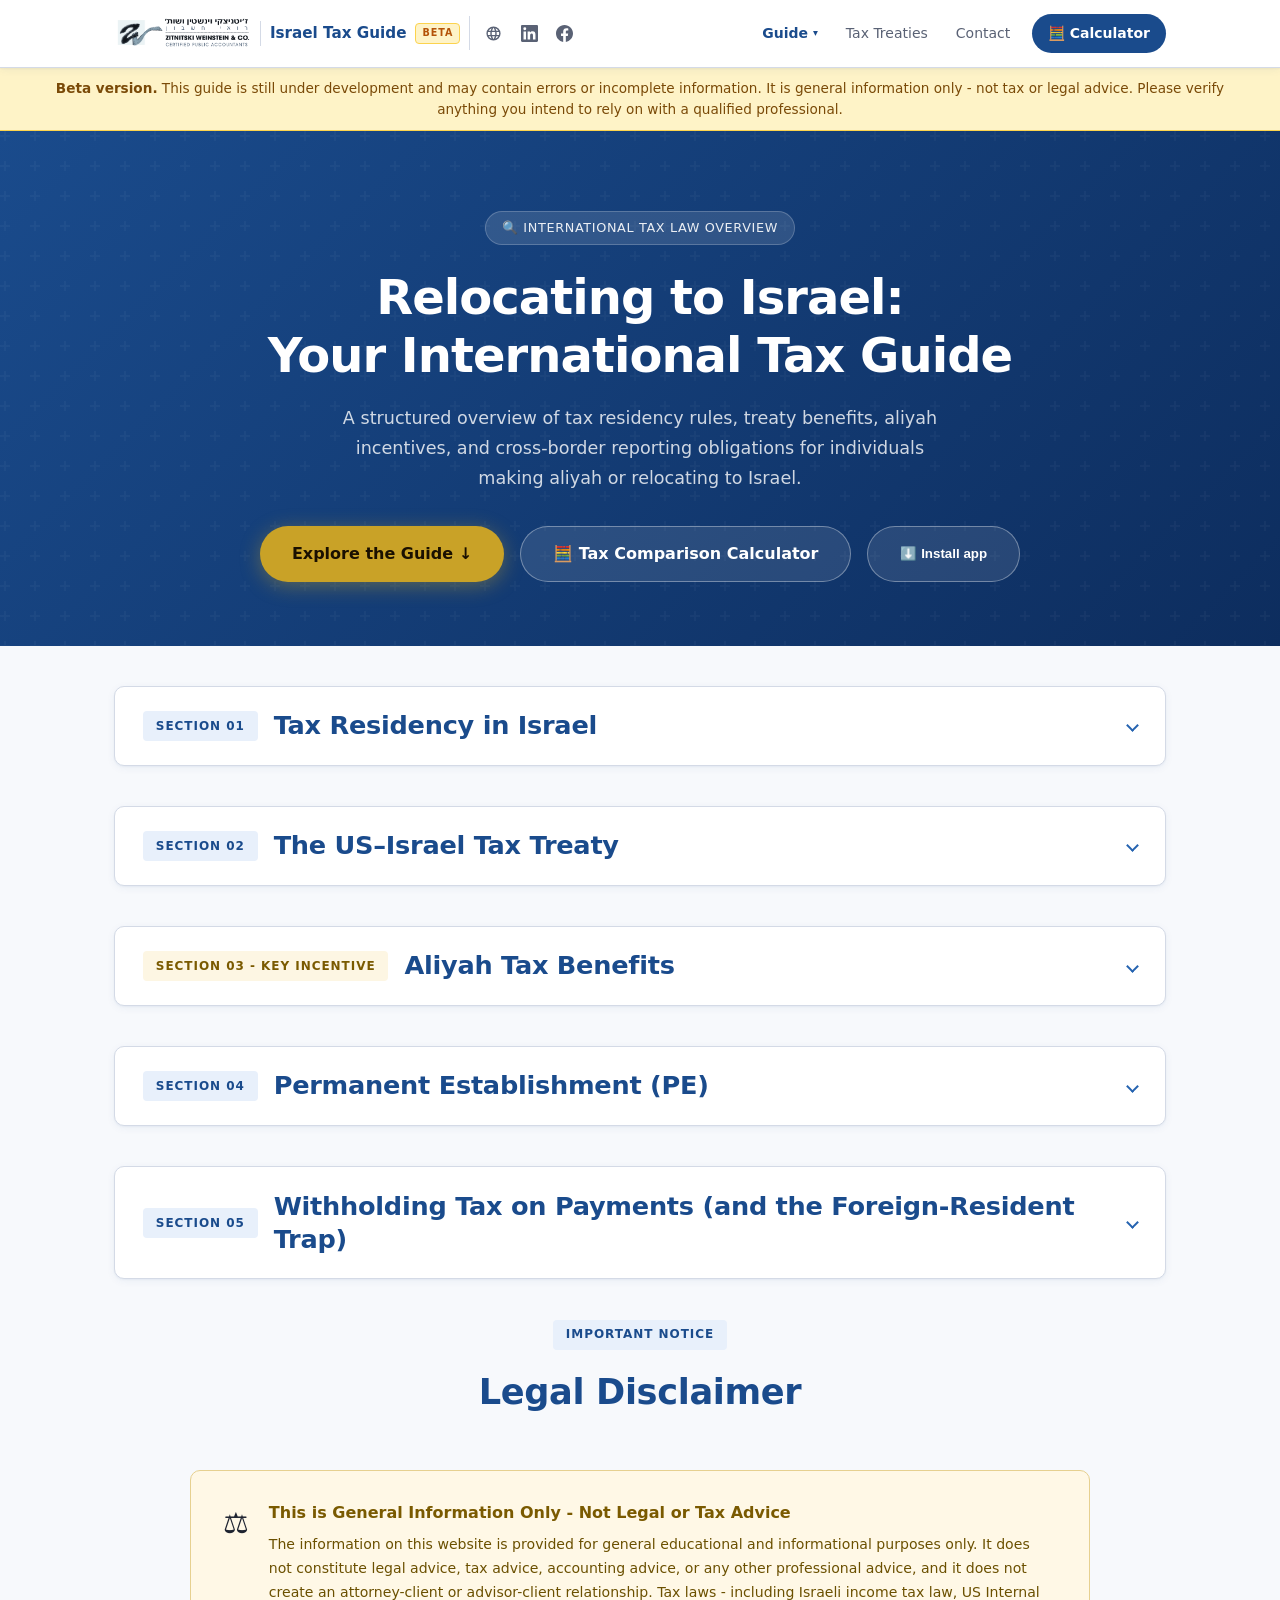
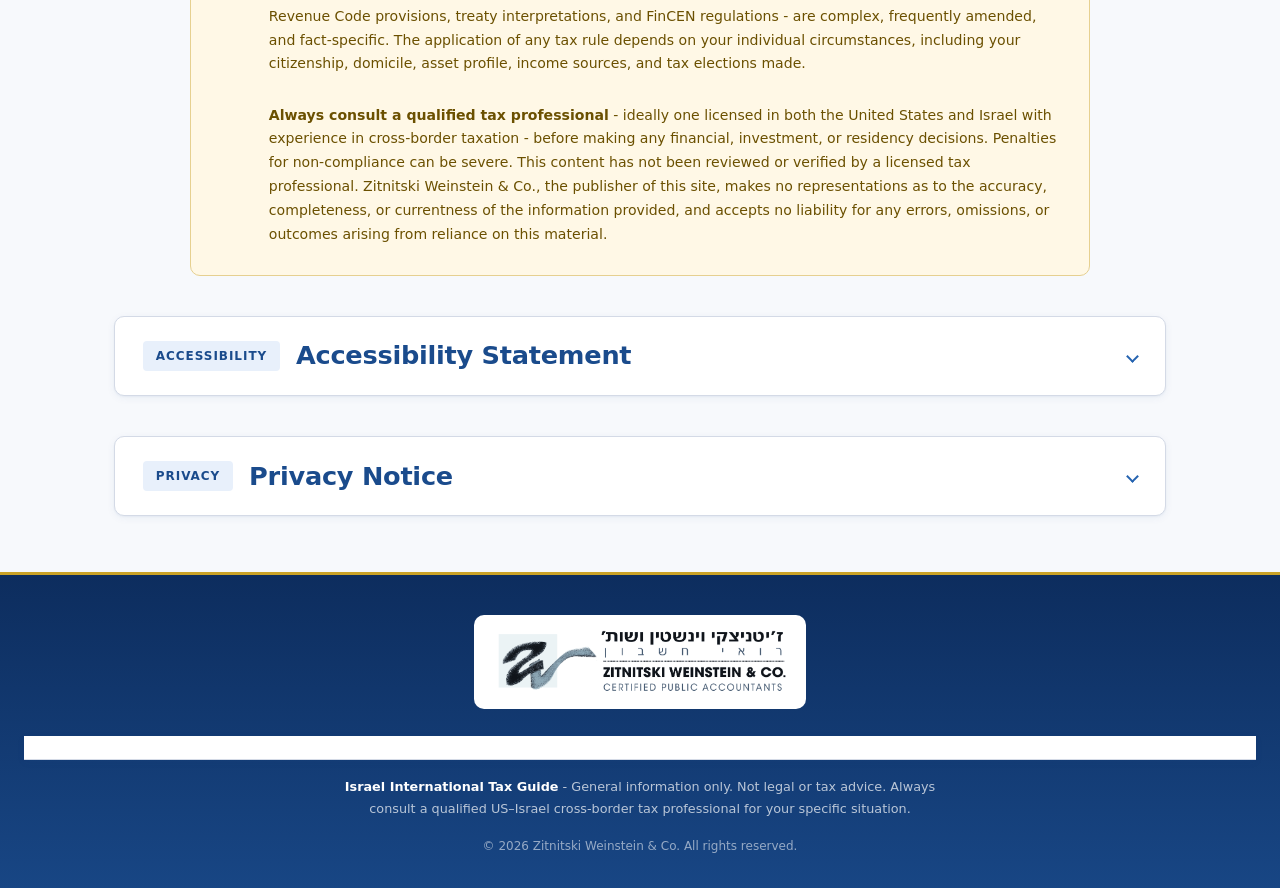
==== commit 56de924c: "Rename the treaty nav item, and restore the guide's section index - "Treaty Rates" becomes "Tax Trea" ====
--- a/index.html
+++ b/index.html
@@ -197,6 +197,29 @@
       color: var(--blue); background: var(--blue-light);
     }
     .nav-links a[aria-current="page"] { color: var(--blue); font-weight: 600; }
+
+    /* "Guide" acts as a disclosure for the section index on this page. Styled to
+       sit flush with the sibling links so the bar keeps one rhythm. */
+    .nav-sections { position: relative; }
+    .nav-sections-btn {
+      display: flex; align-items: center; gap: .3rem;
+      background: none; border: none; cursor: pointer; font: inherit;
+      font-size: .875rem; color: var(--blue); font-weight: 600;
+      padding: .4rem .75rem; border-radius: 6px; transition: all .2s;
+    }
+    .nav-sections-btn:hover,
+    .nav-sections-btn[aria-expanded="true"] { background: var(--blue-light); }
+    .nav-sections-btn .caret { font-size: .7em; transition: transform .2s; }
+    .nav-sections-btn[aria-expanded="true"] .caret { transform: rotate(180deg); }
+    .nav-dropdown {
+      display: none; position: absolute; top: calc(100% + .4rem); left: 0;
+      min-width: 210px; background: var(--white);
+      border: 1px solid var(--border); border-radius: 10px;
+      box-shadow: var(--shadow); padding: .4rem; list-style: none; z-index: 110;
+    }
+    .nav-sections.open .nav-dropdown { display: block; }
+    .nav-dropdown a { display: block; white-space: nowrap; }
+
     /* Primary-action Calculator button */
     .nav-links a.nav-cta {
       background: var(--blue); color: var(--white); font-weight: 600;
@@ -531,12 +554,17 @@
         position: absolute; top: 100%; left: 0; right: 0; background: var(--white);
         border-bottom: 1px solid var(--border); padding: .75rem 1rem;
         box-shadow: var(--shadow); gap: .15rem; }
-      /* Every nav item is now a cross-page link that the bottom tabbar already
-         carries at this width, so the ☰ menu would be pure duplication. Both it
-         and the toggle appear only inside the Wix embed, which has no tabbar.
-         Same rule as the other pages - the bar stays identical everywhere. */
-      html.zwco-embedded .nav-links.open { display: flex; }
-      html.zwco-embedded .nav-toggle { display: block; }
+      .nav-links.open { display: flex; }
+      .nav-toggle { display: block; }
+      /* Inside the ☰ panel the disclosure flattens into a plain list - no
+         nested popover on a touch screen. */
+      .nav-sections-btn { display: none; }
+      .nav-dropdown { display: block; position: static; min-width: 0;
+        border: none; box-shadow: none; padding: 0; }
+      /* The bottom tabbar already carries Guide/Calculator/Treaties/Contact at
+         this width, so hide those duplicates and let ☰ be purely the section
+         index. In the Wix embed there is no tabbar, so they stay. */
+      html:not(.zwco-embedded) .nav-links .nav-x { display: none; }
       .nav-links a.nav-cta { border-radius: 8px; margin-left: 0; text-align: center; }
       /* Outbound icons drop out of the crowded mobile bar - the footer keeps them */
       .nav-social { display: none; }
@@ -606,8 +634,25 @@
       </span>
     </div>
     <ul class="nav-links" id="navLinks">
-      <li class="nav-x"><a href="index.html" aria-current="page">Guide</a></li>
-      <li class="nav-x"><a href="treaty-rates.html">Treaty Rates</a></li>
+      <!-- On the guide itself, "Guide" doubles as the section index: same slot,
+           same order, same label as every other page, but it opens the
+           sub-topics instead of navigating to the page you are already on. -->
+      <!-- Deliberately NOT .nav-x: the bottom tabbar carries the cross-page
+           links but has no section index, so this one must survive on mobile. -->
+      <li class="nav-sections">
+        <button type="button" class="nav-sections-btn" id="navSectionsBtn"
+                aria-expanded="false" aria-controls="navSectionsMenu" aria-current="page">
+          Guide <span class="caret" aria-hidden="true">▾</span>
+        </button>
+        <ul class="nav-dropdown" id="navSectionsMenu" aria-label="Guide sections">
+          <li><a href="#residency">Residency</a></li>
+          <li><a href="#treaty">US-Israel Treaty</a></li>
+          <li><a href="#aliyah">Aliyah Benefits</a></li>
+          <li><a href="#establishment">Establishment</a></li>
+          <li><a href="#withholding">Withholding</a></li>
+        </ul>
+      </li>
+      <li class="nav-x"><a href="treaty-rates.html">Tax Treaties</a></li>
       <li class="nav-x"><a href="contact.html">Contact</a></li>
       <li class="nav-x"><a href="calculator.html" class="nav-cta">🧮 Calculator</a></li>
     </ul>
@@ -1250,8 +1295,31 @@
       navLinks.classList.remove('open');
       toggle.textContent = '☰';
       toggle.setAttribute('aria-expanded', 'false');
+      closeSections();
     });
   });
+
+  // ── "Guide" section index (WAI-ARIA disclosure) ──
+  // Click-toggled, never hover-only, so it works for touch and keyboard alike.
+  const secWrap = document.querySelector('.nav-sections');
+  const secBtn  = document.getElementById('navSectionsBtn');
+  function closeSections() {
+    if (!secWrap) return;
+    secWrap.classList.remove('open');
+    secBtn.setAttribute('aria-expanded', 'false');
+  }
+  if (secBtn) {
+    secBtn.addEventListener('click', () => {
+      const open = secWrap.classList.toggle('open');
+      secBtn.setAttribute('aria-expanded', String(open));
+    });
+    document.addEventListener('click', e => { if (!secWrap.contains(e.target)) closeSections(); });
+    document.addEventListener('keydown', e => {
+      if (e.key === 'Escape' && secWrap.classList.contains('open')) { closeSections(); secBtn.focus(); }
+    });
+    // Collapse once focus leaves the group entirely (tabbing past the last item)
+    secWrap.addEventListener('focusout', e => { if (!secWrap.contains(e.relatedTarget)) closeSections(); });
+  }
 
   // ── Expand a section's accordion when navigated to ──
   // Opens the target section's <details> and returns the section element (or
@@ -1384,8 +1452,20 @@
     }));
   });
 
-  // (Scrollspy removed with the in-nav section links: the nav now holds only
-  // cross-page destinations, which have no section to track.)
+  // ── Track the section in view, so the open menu shows where you are ──
+  const spySections = document.querySelectorAll('section[id], header');
+  const spyLinks = document.querySelectorAll('.nav-dropdown a');
+  if (spyLinks.length) {
+    const spy = new IntersectionObserver(entries => {
+      entries.forEach(e => {
+        if (!e.isIntersecting) return;
+        spyLinks.forEach(a => {
+          a.classList.toggle('active', a.getAttribute('href') === '#' + e.target.id);
+        });
+      });
+    }, { threshold: 0.35 });
+    spySections.forEach(s => spy.observe(s));
+  }
 
   // ── Scroll reveal ──
   const revealEls = document.querySelectorAll('.reveal');
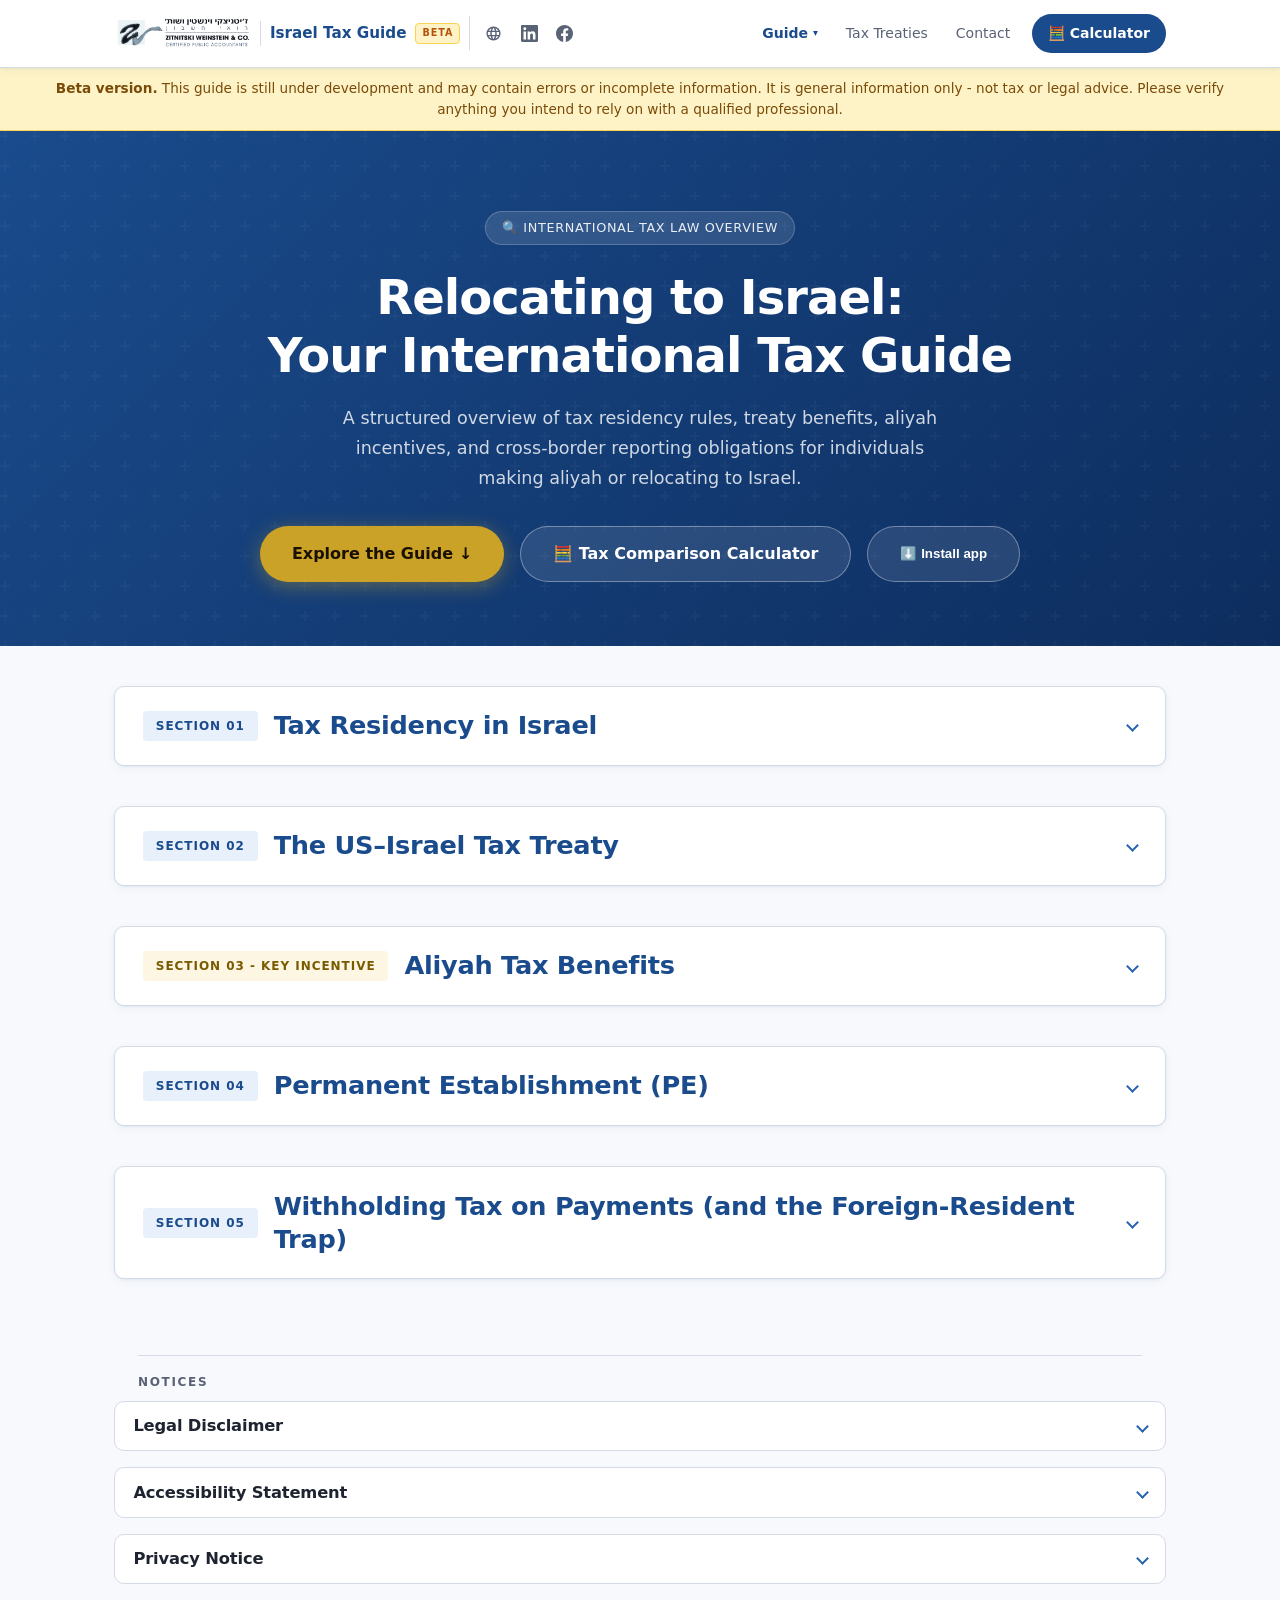
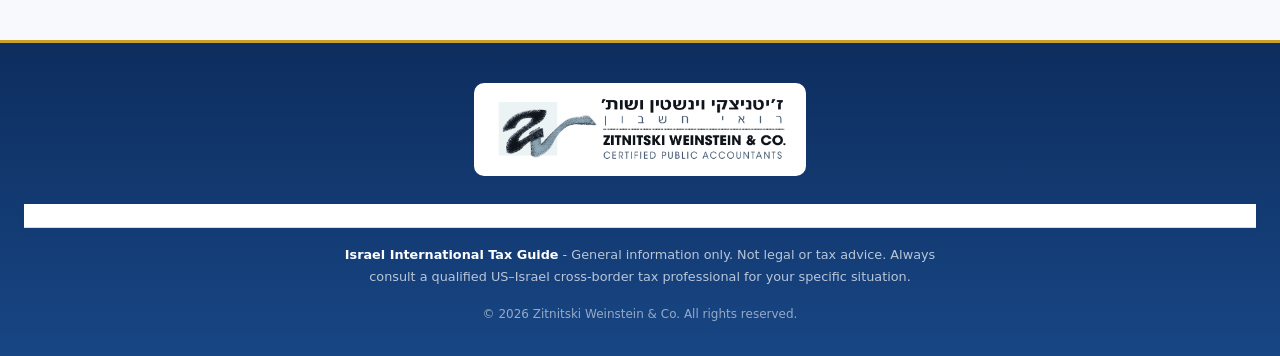
==== commit f31601ff: "Demote the notices and make the phone layout usable Two problems, both visible in the screenshots fr" ====
--- a/index.html
+++ b/index.html
@@ -44,8 +44,11 @@
   <meta property="og:title" content="Relocating to Israel - International Tax Guide" />
   <meta property="og:description" content="A structured overview of tax residency rules, treaty benefits, aliyah incentives, and cross-border reporting obligations, prepared by Zitnitski Weinstein &amp; Co." />
   <!-- Absolute URL is required: LinkedIn and Facebook do not resolve relative og:image paths. -->
-  <meta property="og:image" content="https://tax.zw-co.com/assets/zwco-logo-full.png" />
-  <meta name="twitter:card" content="summary" />
+  <meta property="og:image" content="https://tax.zw-co.com/assets/og-guide.png" />
+  <meta property="og:image:width" content="1200" />
+  <meta property="og:image:height" content="630" />
+  <meta property="og:image:alt" content="Zitnitski Weinstein &amp; Co. - Relocating to Israel: International Tax Guide" />
+  <meta name="twitter:card" content="summary_large_image" />
   <link rel="manifest" href="manifest.json" />
   <meta name="theme-color" content="#1a4b8c" />
   <meta name="apple-mobile-web-app-capable" content="yes" />
@@ -593,6 +596,45 @@
       }
       .reveal { opacity: 1; transform: none; }
       .hero-cta:hover { transform: none; }
+    }
+
+    /* ── NOTICES ────────────────────────────────────────────────────────
+       Ranked below the guide, not alongside it: a rule and a quiet label
+       separate the apparatus from the content, and the panels themselves are
+       smaller and flatter so they stop competing with the sections. */
+    .notices-head {
+      max-width: 1100px; margin: 3.5rem auto 0; padding: 0 1.5rem;
+    }
+    .notices-head h2 {
+      font-size: .75rem; font-weight: 700; letter-spacing: .14em;
+      text-transform: uppercase; color: var(--muted);
+      border-top: 1px solid var(--border); padding-top: 1rem;
+    }
+    .section--notice { padding-block: .5rem; background: transparent; }
+    .section--notice .section-acc { box-shadow: none; border-color: var(--border); }
+    .section--notice .summary-title { font-size: 1.02rem; color: var(--text); }
+    .section--notice .section-summary { padding: .85rem 1.15rem; }
+    .section--notice:last-of-type { padding-bottom: 3.5rem; }
+    /* The oversized amber panel inside the disclaimer was sized to carry a
+       whole section; inside a collapsed notice it only needs to be readable. */
+    .section--notice .disclaimer { padding: 1.1rem 1.2rem; font-size: .92rem; }
+    .section--notice .disclaimer-icon { font-size: 1.4rem; }
+    .section--notice .disclaimer h3 { font-size: 1rem; }
+
+    /* ── PHONE ──────────────────────────────────────────────────────────
+       The hero alone filled the first screen, so the guide opened with no
+       guide in view. */
+    @media (max-width: 700px) {
+      .beta-bar { font-size: .78rem; padding: .5rem 1rem; text-align: start; }
+      .hero { padding: 2rem 1.2rem 1.8rem; }
+      .hero h1 { font-size: 1.85rem; line-height: 1.18; }
+      .hero-sub { font-size: .95rem; }
+      .hero-badge { font-size: .68rem; padding: .25rem .7rem; margin-bottom: .7rem; }
+      .hero-ctas { gap: .6rem; }
+      .section { padding-block: 1.75rem; }
+      .section-summary { padding: .9rem 1.1rem; }
+      .summary-title { font-size: 1.1rem; }
+      .notices-head { margin-top: 2rem; }
     }
 
     /* ── MICRO-POLISH ── */
@@ -1147,13 +1189,24 @@
 </section>
 
 
-<!-- ── DISCLAIMER ── -->
-<section class="section" id="disclaimer">
+<!-- ── NOTICES ──────────────────────────────────────────────────────────
+     Disclaimer, accessibility and privacy are apparatus, not content. Left in
+     the main run they carried the same weight as the 10-Year Exemption and
+     read as entries in the guide's index. They now sit below a rule, in a
+     quieter group, each collapsed. No wording is removed or softened - the
+     full text of every notice is one tap away. -->
+<div class="notices-head">
+  <div class="container"><h2>Notices</h2></div>
+</div>
+
+<section class="section section--notice" id="disclaimer">
   <div class="container">
-    <div class="section-header reveal">
-      <span class="section-tag">Important Notice</span>
-      <h2>Legal Disclaimer</h2>
-    </div>
+    <details class="section-acc">
+      <summary class="section-summary">
+        <h2 class="summary-title">Legal Disclaimer</h2>
+        <span class="summary-chevron" aria-hidden="true"></span>
+      </summary>
+      <div class="section-acc-body">
     <div class="disclaimer reveal">
       <div class="disclaimer-icon">⚖️</div>
       <div>
@@ -1167,16 +1220,17 @@
         </p>
       </div>
     </div>
+      </div>
+    </details>
   </div>
 </section>
 
 
 <!-- ── ACCESSIBILITY STATEMENT ── -->
-<section class="section" id="accessibility">
+<section class="section section--notice" id="accessibility">
   <div class="container">
     <details class="section-acc">
       <summary class="section-summary">
-        <span class="section-tag">Accessibility</span>
         <h2 class="summary-title">Accessibility Statement</h2>
         <span class="summary-chevron" aria-hidden="true"></span>
       </summary>
@@ -1218,11 +1272,10 @@
      collects nothing itself, because the host (Cloudflare) processes
      visitor IPs/logs. Keep every claim here in sync with the code - the
      "nothing leaves the device" statement is load-bearing. -->
-<section class="section" id="privacy">
+<section class="section section--notice" id="privacy">
   <div class="container">
     <details class="section-acc">
       <summary class="section-summary">
-        <span class="section-tag">Privacy</span>
         <h2 class="summary-title">Privacy Notice</h2>
         <span class="summary-chevron" aria-hidden="true"></span>
       </summary>
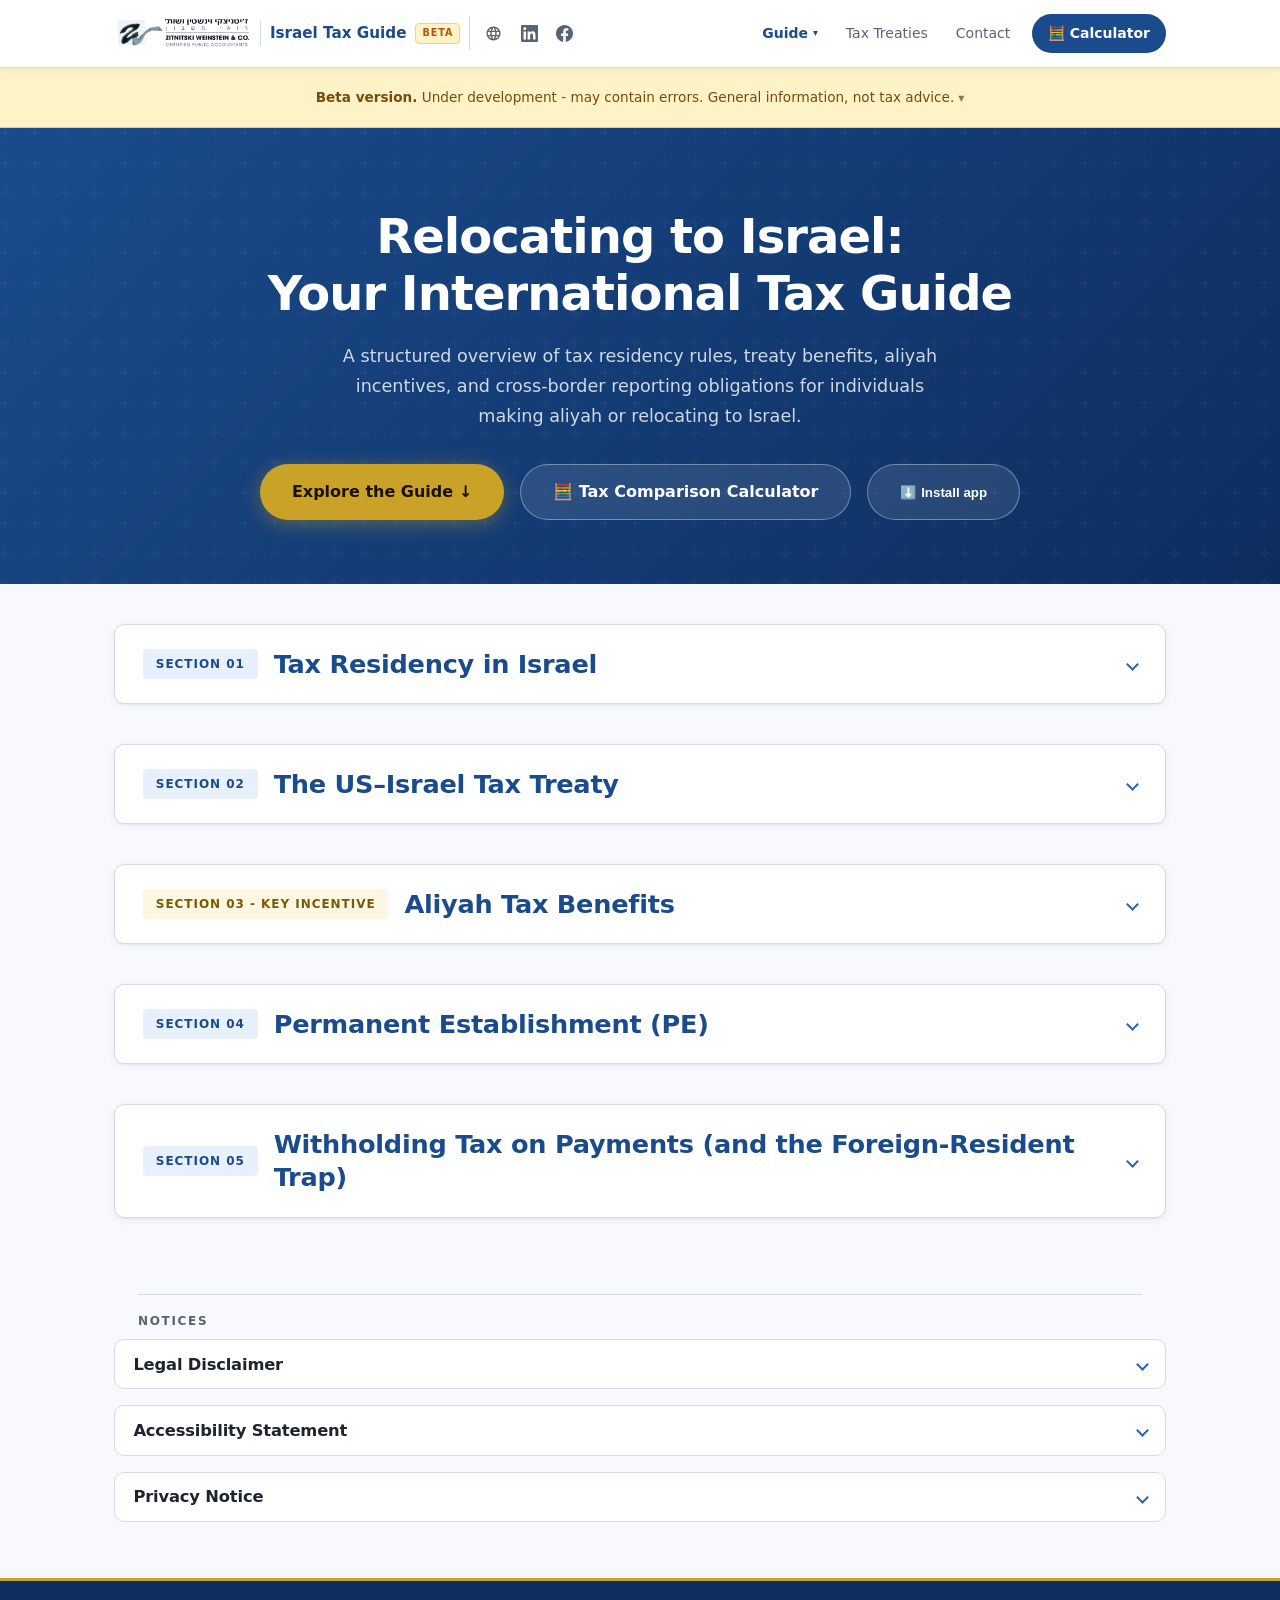
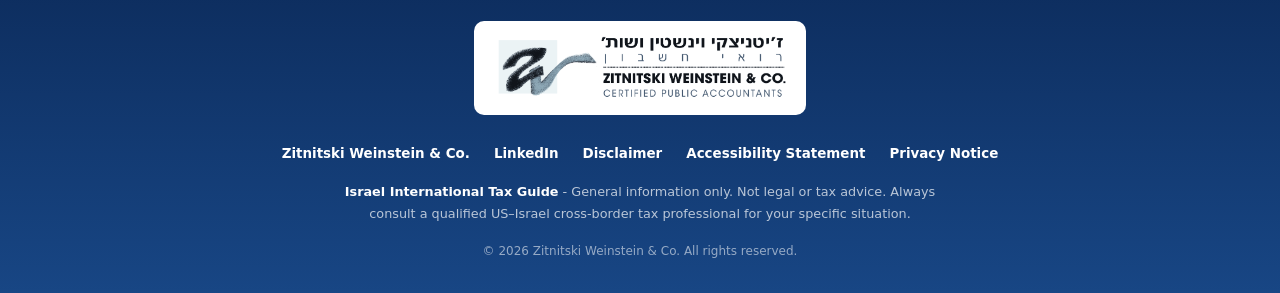
==== commit d7e0d92f: "Collapse the beta strip, fix the invisible footer bar, enlarge the phone logo Five items from a hand" ====
--- a/index.html
+++ b/index.html
@@ -187,6 +187,21 @@
       text-align: center; padding: .65rem 1.5rem;
     }
     .beta-bar strong { font-weight: 800; }
+    /* BETA NOTICE BAR - a one-line disclosure.
+       It used to print its full paragraph inline, which ran to five lines on
+       a phone and took a large share of the first screen. Same wording, one
+       tap away. */
+    .beta-bar > summary {
+      padding: .55rem 1.5rem; cursor: pointer; text-align: center;
+      list-style: none; display: block;
+    }
+    .beta-bar > summary::-webkit-details-marker { display: none; }
+    .beta-bar > summary::after { content: " ▾"; font-size: .9em; opacity: .75; }
+    .beta-bar[open] > summary::after { content: " ▴"; }
+    .beta-bar > summary:focus-visible { outline: 2px solid var(--blue); outline-offset: -2px; }
+    .beta-bar > p {
+      margin: 0 auto; padding: 0 1.5rem .7rem; max-width: 60rem; text-align: start;
+    }
     .nav-links {
       display: flex; align-items: center;
       gap: .25rem; list-style: none;
@@ -541,9 +556,14 @@
     footer strong { color: var(--white); }
     footer a { color: var(--white); text-decoration: none; text-underline-offset: 3px; }
     footer a:hover { text-decoration: underline; }
+    /* The footer link row is a <nav>, so it was inheriting the sticky white
+       header rule above - a white bar across the dark footer with white text
+       on it, effectively invisible. Reset every property that rule sets. */
     .footer-links {
       display: flex; flex-wrap: wrap; justify-content: center;
       gap: .35rem 1.5rem; margin: 1.25rem 0 1rem; font-weight: 600;
+      background: none; position: static; top: auto; z-index: auto;
+      box-shadow: none; border: 0;
     }
     .footer-legal { color: rgba(255,255,255,.7); font-size: .8rem; max-width: 620px; margin: 0 auto .35rem; }
     .footer-copy  { color: rgba(255,255,255,.55); font-size: .75rem; margin-top: 1rem; }
@@ -573,9 +593,14 @@
       .nav-social { display: none; }
     }
     @media (max-width: 600px) {
+      /* The site name drops out, which frees the width the logo needs. At 28px
+         the Hebrew line and the "CERTIFIED PUBLIC ACCOUNTANTS" line rendered
+         about 4px tall - below legibility. */
       .nav-title { display: none; }
-      .nav-logo { height: 28px; }
-    }
+      .nav-logo { height: 44px; }
+      .nav-inner { padding: .6rem 1rem; }
+    }
+    @media (max-width: 360px) { .nav-logo { height: 38px; } }
 
     /* ── SCROLL REVEAL ── */
     .reveal { opacity: 0; transform: translateY(24px); transition: opacity .5s, transform .5s; }
@@ -704,14 +729,14 @@
 
 <main id="main-content">
 
-<div class="beta-bar" role="note">
-  <strong>Beta version.</strong> This guide is still under development and may contain errors or incomplete information. It is general information only - not tax or legal advice. Please verify anything you intend to rely on with a qualified professional.
-</div>
+<details class="beta-bar">
+  <summary><strong>Beta version.</strong> <span class="beta-short">Under development - may contain errors. General information, not tax advice.</span></summary>
+  <p>This guide is still under development and may contain errors or incomplete information. It is general information only - not tax or legal advice. Please verify anything you intend to rely on with a qualified professional.</p>
+</details>
 
 <!-- HERO -->
 <header class="hero">
   <div class="hero-content">
-    <div class="hero-badge">🔍 International Tax Law Overview</div>
     <h1>Relocating to Israel:<br>Your International Tax Guide</h1>
     <p>A structured overview of tax residency rules, treaty benefits, aliyah incentives, and cross-border reporting obligations for individuals making aliyah or relocating to Israel.</p>
     <div class="hero-ctas">
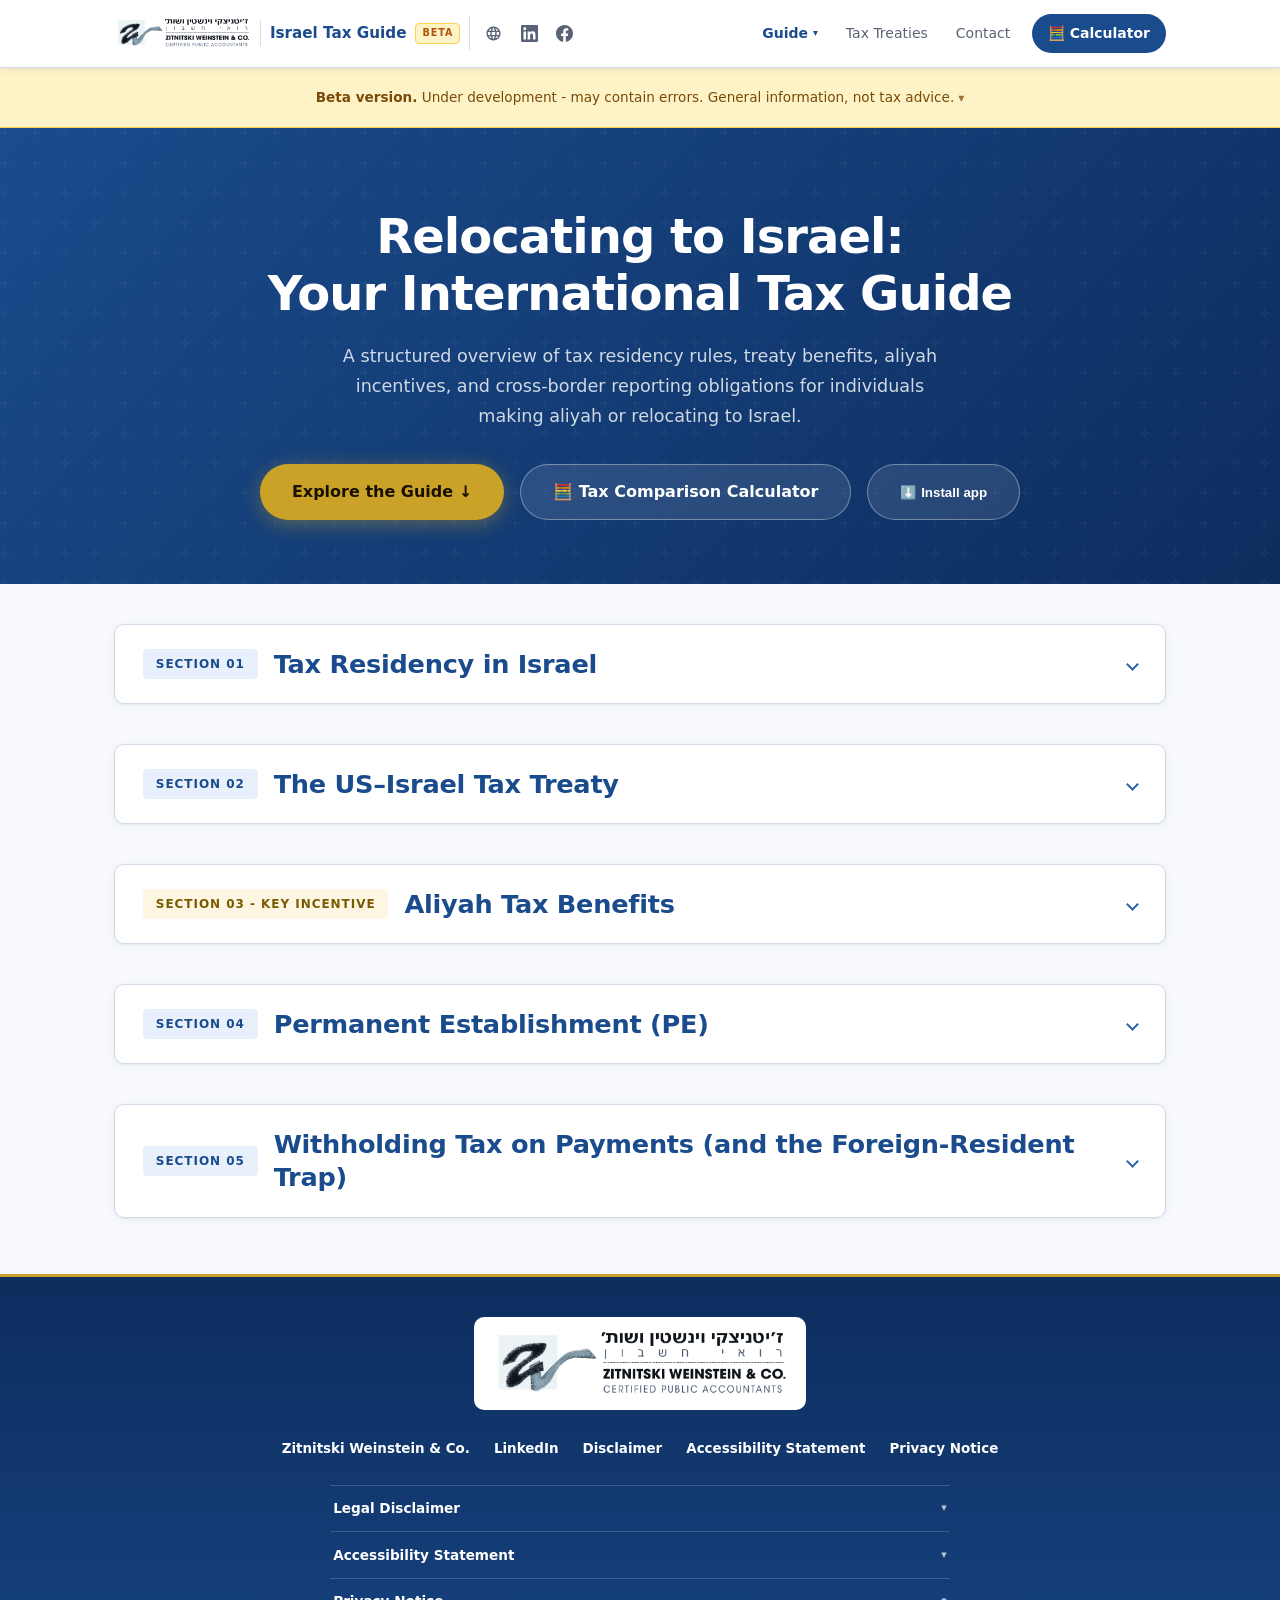
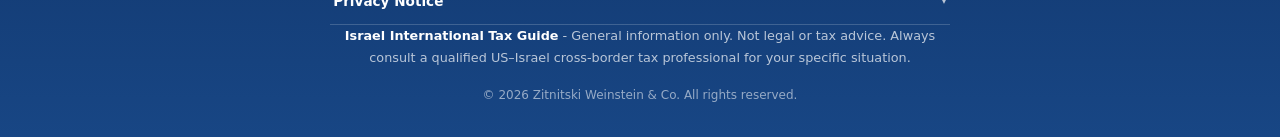
==== commit ac6107eb: "Move the notices into the footer and make the links actually reach them Requested: keep the footer l" ====
--- a/index.html
+++ b/index.html
@@ -623,28 +623,47 @@
       .hero-cta:hover { transform: none; }
     }
 
-    /* ── NOTICES ────────────────────────────────────────────────────────
-       Ranked below the guide, not alongside it: a rule and a quiet label
-       separate the apparatus from the content, and the panels themselves are
-       smaller and flatter so they stop competing with the sections. */
-    .notices-head {
-      max-width: 1100px; margin: 3.5rem auto 0; padding: 0 1.5rem;
-    }
-    .notices-head h2 {
-      font-size: .75rem; font-weight: 700; letter-spacing: .14em;
-      text-transform: uppercase; color: var(--muted);
-      border-top: 1px solid var(--border); padding-top: 1rem;
-    }
-    .section--notice { padding-block: .5rem; background: transparent; }
-    .section--notice .section-acc { box-shadow: none; border-color: var(--border); }
-    .section--notice .summary-title { font-size: 1.02rem; color: var(--text); }
-    .section--notice .section-summary { padding: .85rem 1.15rem; }
-    .section--notice:last-of-type { padding-bottom: 3.5rem; }
-    /* The oversized amber panel inside the disclaimer was sized to carry a
-       whole section; inside a collapsed notice it only needs to be readable. */
-    .section--notice .disclaimer { padding: 1.1rem 1.2rem; font-size: .92rem; }
-    .section--notice .disclaimer-icon { font-size: 1.4rem; }
-    .section--notice .disclaimer h3 { font-size: 1rem; }
+    /* ── NOTICES, IN THE FOOTER ─────────────────────────────────────────
+       Disclaimer, accessibility and privacy are apparatus, not content, so
+       they live down here rather than in the guide's run of sections. The
+       footer links point at these ids, and the script at the foot of the page
+       opens the targeted one on arrival. */
+    .footer-notices {
+      max-width: 620px; margin: 1.5rem auto 0; text-align: start;
+    }
+    .footer-notice { border-top: 1px solid rgba(255,255,255,.18); }
+    .footer-notice:last-of-type { border-bottom: 1px solid rgba(255,255,255,.18); }
+    .footer-notice > summary {
+      cursor: pointer; padding: .7rem .2rem; font-size: .85rem; font-weight: 600;
+      color: var(--white); list-style: none; display: flex;
+      justify-content: space-between; align-items: center; gap: 1rem;
+    }
+    .footer-notice > summary::-webkit-details-marker { display: none; }
+    .footer-notice > summary::after { content: "▾"; font-size: .8em; opacity: .7; }
+    .footer-notice[open] > summary::after { content: "▴"; }
+    .footer-notice > summary:focus-visible {
+      outline: 2px solid rgba(255,255,255,.7); outline-offset: 2px;
+    }
+    /* Briefly mark the notice a link just opened, so it is obvious which one
+       the visitor was sent to. */
+    .footer-notice:target > summary { color: var(--gold); }
+    .footer-notice-body {
+      padding: 0 .2rem 1rem; font-size: .82rem; line-height: 1.65;
+      color: rgba(255,255,255,.82);
+    }
+    /* The notice bodies were written for a light page; neutralise the light
+       panel styling they carry so they read on the dark footer. */
+    .footer-notice-body .disclaimer {
+      background: rgba(255,255,255,.06); border-color: rgba(255,255,255,.18);
+      padding: .9rem 1rem; gap: .8rem; box-shadow: none;
+    }
+    .footer-notice-body .disclaimer-icon { font-size: 1.2rem; }
+    .footer-notice-body h3 {
+      color: var(--white); font-size: .92rem; margin-bottom: .4rem;
+    }
+    .footer-notice-body p { color: rgba(255,255,255,.82); font-size: .82rem; }
+    .footer-notice-body a { color: var(--white); text-decoration: underline; }
+    .footer-notice-body strong { color: var(--white); }
 
     /* ── PHONE ──────────────────────────────────────────────────────────
        The hero alone filled the first screen, so the guide opened with no
@@ -659,21 +678,31 @@
       .section { padding-block: 1.75rem; }
       .section-summary { padding: .9rem 1.1rem; }
       .summary-title { font-size: 1.1rem; }
-      .notices-head { margin-top: 2rem; }
+      .footer-notices { margin-top: 1rem; }
     }
 
     /* ── MICRO-POLISH ── */
     ::selection { background: var(--blue-mid); color: var(--white); }
   </style>
   <script>
-    // Runs before the body parses. A reload or deep link must never auto-jump
-    // into a section or open its accordion: strip the URL fragment before the
-    // browser scrolls to it, and opt out of scroll restoration so a reload
-    // always lands at the top with every section collapsed.
+    // Runs before the body parses. A RELOAD should land at the top with every
+    // section collapsed - but a fragment that arrived from a link (the footer
+    // notice links on the other pages, a shared URL, a bookmark) has to be
+    // honoured, or the visitor is dropped at the top of the guide with no clue
+    // where the thing they clicked went. So strip the fragment only when this
+    // is genuinely a reload, rather than on every load.
     try { if ('scrollRestoration' in history) history.scrollRestoration = 'manual'; } catch (e) {}
-    if (location.hash) {
-      try { history.replaceState(null, document.title, location.href.split('#')[0]); } catch (e) {}
-    }
+    (function () {
+      var isReload = false;
+      try {
+        var nav = performance.getEntriesByType('navigation')[0];
+        isReload = nav ? nav.type === 'reload'
+                       : (performance.navigation && performance.navigation.type === 1);
+      } catch (e) {}
+      if (isReload && location.hash) {
+        try { history.replaceState(null, document.title, location.href.split('#')[0]); } catch (e) {}
+      }
+    })();
   </script>
 </head>
 <body>
@@ -1214,123 +1243,6 @@
 </section>
 
 
-<!-- ── NOTICES ──────────────────────────────────────────────────────────
-     Disclaimer, accessibility and privacy are apparatus, not content. Left in
-     the main run they carried the same weight as the 10-Year Exemption and
-     read as entries in the guide's index. They now sit below a rule, in a
-     quieter group, each collapsed. No wording is removed or softened - the
-     full text of every notice is one tap away. -->
-<div class="notices-head">
-  <div class="container"><h2>Notices</h2></div>
-</div>
-
-<section class="section section--notice" id="disclaimer">
-  <div class="container">
-    <details class="section-acc">
-      <summary class="section-summary">
-        <h2 class="summary-title">Legal Disclaimer</h2>
-        <span class="summary-chevron" aria-hidden="true"></span>
-      </summary>
-      <div class="section-acc-body">
-    <div class="disclaimer reveal">
-      <div class="disclaimer-icon">⚖️</div>
-      <div>
-        <h3>This is General Information Only - Not Legal or Tax Advice</h3>
-        <p>
-          The information on this website is provided for general educational and informational purposes only. It does not constitute legal advice, tax advice, accounting advice, or any other professional advice, and it does not create an attorney-client or advisor-client relationship. Tax laws - including Israeli income tax law, US Internal Revenue Code provisions, treaty interpretations, and FinCEN regulations - are complex, frequently amended, and fact-specific. The application of any tax rule depends on your individual circumstances, including your citizenship, domicile, asset profile, income sources, and tax elections made.
-        </p>
-        <br>
-        <p>
-          <strong>Always consult a qualified tax professional</strong> - ideally one licensed in both the United States and Israel with experience in cross-border taxation - before making any financial, investment, or residency decisions. Penalties for non-compliance can be severe. This content has not been reviewed or verified by a licensed tax professional. Zitnitski Weinstein &amp; Co., the publisher of this site, makes no representations as to the accuracy, completeness, or currentness of the information provided, and accepts no liability for any errors, omissions, or outcomes arising from reliance on this material.
-        </p>
-      </div>
-    </div>
-      </div>
-    </details>
-  </div>
-</section>
-
-
-<!-- ── ACCESSIBILITY STATEMENT ── -->
-<section class="section section--notice" id="accessibility">
-  <div class="container">
-    <details class="section-acc">
-      <summary class="section-summary">
-        <h2 class="summary-title">Accessibility Statement</h2>
-        <span class="summary-chevron" aria-hidden="true"></span>
-      </summary>
-      <div class="section-acc-body">
-        <div class="disclaimer reveal">
-          <div class="disclaimer-icon">♿</div>
-          <div>
-            <h3>Our Commitment to Accessibility</h3>
-            <p>
-              Zitnitski Weinstein &amp; Co. is committed to making this website accessible to users with disabilities, in accordance with Israel's Equal Rights for Persons with Disabilities Act (1998), the Equal Rights for Persons with Disabilities Regulations (Accessibility Adjustments for Service) (2013), and Israeli Standard IS 5568 (based on WCAG 2.0 Level AA).
-            </p>
-            <br>
-            <p>
-              <strong>Accessibility measures on this site include:</strong> semantic HTML structure with landmark regions, skip-to-content links, keyboard-navigable menus and interactive elements, labeled form fields, visible focus indicators, sufficient color contrast, responsive layouts for mobile devices, and bidirectional (RTL/LTR) support on bilingual pages.
-            </p>
-            <br>
-            <p>
-              <strong>Known limitations:</strong> this site is under ongoing accessibility review. Some dynamically-updated content (such as calculator results and validation messages) may not yet be fully announced to screen readers. We are working to address these gaps; if you encounter a barrier, please let us know using the contact details below.
-            </p>
-            <br>
-            <p>
-              This statement was last reviewed on <strong>July 15, 2026</strong>, following a manual accessibility audit against WCAG 2.0 AA criteria.
-            </p>
-            <br>
-            <p>
-              <strong>Accessibility contact:</strong> if you experience any difficulty accessing content on this site, or need information in an alternative format, please contact us via <a href="https://www.zw-co.com/eng" target="_blank" rel="noopener noreferrer">our firm website</a>. Unresolved accessibility complaints may also be directed to Israel's Commission for Equal Rights of Persons with Disabilities (נציבות שוויון זכויות לאנשים עם מוגבלות), Ministry of Justice.
-            </p>
-          </div>
-        </div>
-      </div>
-    </details>
-  </div>
-</section>
-
-
-<!-- ── PRIVACY NOTICE ── -->
-<!-- Added on the launch security review: Israeli Privacy Protection Law
-     (incl. Amendment 13) transparency duties attach even to a site that
-     collects nothing itself, because the host (Cloudflare) processes
-     visitor IPs/logs. Keep every claim here in sync with the code - the
-     "nothing leaves the device" statement is load-bearing. -->
-<section class="section section--notice" id="privacy">
-  <div class="container">
-    <details class="section-acc">
-      <summary class="section-summary">
-        <h2 class="summary-title">Privacy Notice</h2>
-        <span class="summary-chevron" aria-hidden="true"></span>
-      </summary>
-      <div class="section-acc-body">
-        <div class="disclaimer reveal">
-          <div class="disclaimer-icon">🔒</div>
-          <div>
-            <h3>What This Site Does - and Does Not - Collect</h3>
-            <p>
-              This site sets no cookies, runs no analytics or tracking scripts, and hosts no forms. Anything you enter in the calculator is processed entirely on your own device and is never transmitted to Zitnitski Weinstein &amp; Co. or to anyone else. The calculator keeps its working state in your browser's session storage, which your browser clears when the tab is closed.
-            </p>
-            <br>
-            <p>
-              <strong>Hosting.</strong> The site is delivered through Cloudflare's content-delivery network. Like any web host, Cloudflare processes technical connection data - such as your IP address, browser type, and the pages requested - in its server logs in order to serve and secure the site. That processing is governed by Cloudflare's own privacy policy.
-            </p>
-            <br>
-            <p>
-              <strong>Contacting us.</strong> If you choose to reach out, your message travels through the channel you pick - email, telephone, or the contact form on our main website (www.zw-co.com, built on Wix) - and is subject to that provider's privacy terms as well as the firm's own handling. Links from this site to the contact form carry a short, non-identifying tag indicating which page you came from; figures you entered in the calculator are never included.
-            </p>
-            <br>
-            <p>
-              This notice reflects the site as of <strong>July 26, 2026</strong>. Questions about privacy may be directed to the firm via <a href="https://www.zw-co.com/eng" target="_blank" rel="noopener noreferrer">our website</a>.
-            </p>
-          </div>
-        </div>
-      </div>
-    </details>
-  </div>
-</section>
-
 </main>
 
 <nav class="app-tabbar" aria-label="App sections">
@@ -1352,6 +1264,82 @@
     <a href="#accessibility">Accessibility Statement</a>
     <a href="#privacy">Privacy Notice</a>
   </nav>
+  <div class="footer-notices">
+    <details id="disclaimer" class="footer-notice">
+      <summary>Legal Disclaimer</summary>
+      <div class="footer-notice-body">
+        <div class="disclaimer reveal">
+        <div class="disclaimer-icon">⚖️</div>
+        <div>
+          <h3>This is General Information Only - Not Legal or Tax Advice</h3>
+          <p>
+            The information on this website is provided for general educational and informational purposes only. It does not constitute legal advice, tax advice, accounting advice, or any other professional advice, and it does not create an attorney-client or advisor-client relationship. Tax laws - including Israeli income tax law, US Internal Revenue Code provisions, treaty interpretations, and FinCEN regulations - are complex, frequently amended, and fact-specific. The application of any tax rule depends on your individual circumstances, including your citizenship, domicile, asset profile, income sources, and tax elections made.
+          </p>
+          <br>
+          <p>
+            <strong>Always consult a qualified tax professional</strong> - ideally one licensed in both the United States and Israel with experience in cross-border taxation - before making any financial, investment, or residency decisions. Penalties for non-compliance can be severe. This content has not been reviewed or verified by a licensed tax professional. Zitnitski Weinstein &amp; Co., the publisher of this site, makes no representations as to the accuracy, completeness, or currentness of the information provided, and accepts no liability for any errors, omissions, or outcomes arising from reliance on this material.
+          </p>
+        </div>
+      </div>
+      </div>
+    </details>
+    <details id="accessibility" class="footer-notice">
+      <summary>Accessibility Statement</summary>
+      <div class="footer-notice-body">
+        <div class="disclaimer reveal">
+            <div class="disclaimer-icon">♿</div>
+            <div>
+              <h3>Our Commitment to Accessibility</h3>
+              <p>
+                Zitnitski Weinstein &amp; Co. is committed to making this website accessible to users with disabilities, in accordance with Israel's Equal Rights for Persons with Disabilities Act (1998), the Equal Rights for Persons with Disabilities Regulations (Accessibility Adjustments for Service) (2013), and Israeli Standard IS 5568 (based on WCAG 2.0 Level AA).
+              </p>
+              <br>
+              <p>
+                <strong>Accessibility measures on this site include:</strong> semantic HTML structure with landmark regions, skip-to-content links, keyboard-navigable menus and interactive elements, labeled form fields, visible focus indicators, sufficient color contrast, responsive layouts for mobile devices, and bidirectional (RTL/LTR) support on bilingual pages.
+              </p>
+              <br>
+              <p>
+                <strong>Known limitations:</strong> this site is under ongoing accessibility review. Some dynamically-updated content (such as calculator results and validation messages) may not yet be fully announced to screen readers. We are working to address these gaps; if you encounter a barrier, please let us know using the contact details below.
+              </p>
+              <br>
+              <p>
+                This statement was last reviewed on <strong>July 15, 2026</strong>, following a manual accessibility audit against WCAG 2.0 AA criteria.
+              </p>
+              <br>
+              <p>
+                <strong>Accessibility contact:</strong> if you experience any difficulty accessing content on this site, or need information in an alternative format, please contact us via <a href="https://www.zw-co.com/eng" target="_blank" rel="noopener noreferrer">our firm website</a>. Unresolved accessibility complaints may also be directed to Israel's Commission for Equal Rights of Persons with Disabilities (נציבות שוויון זכויות לאנשים עם מוגבלות), Ministry of Justice.
+              </p>
+            </div>
+          </div>
+      </div>
+    </details>
+    <details id="privacy" class="footer-notice">
+      <summary>Privacy Notice</summary>
+      <div class="footer-notice-body">
+        <div class="disclaimer reveal">
+            <div class="disclaimer-icon">🔒</div>
+            <div>
+              <h3>What This Site Does - and Does Not - Collect</h3>
+              <p>
+                This site sets no cookies, runs no analytics or tracking scripts, and hosts no forms. Anything you enter in the calculator is processed entirely on your own device and is never transmitted to Zitnitski Weinstein &amp; Co. or to anyone else. The calculator keeps its working state in your browser's session storage, which your browser clears when the tab is closed.
+              </p>
+              <br>
+              <p>
+                <strong>Hosting.</strong> The site is delivered through Cloudflare's content-delivery network. Like any web host, Cloudflare processes technical connection data - such as your IP address, browser type, and the pages requested - in its server logs in order to serve and secure the site. That processing is governed by Cloudflare's own privacy policy.
+              </p>
+              <br>
+              <p>
+                <strong>Contacting us.</strong> If you choose to reach out, your message travels through the channel you pick - email, telephone, or the contact form on our main website (www.zw-co.com, built on Wix) - and is subject to that provider's privacy terms as well as the firm's own handling. Links from this site to the contact form carry a short, non-identifying tag indicating which page you came from; figures you entered in the calculator are never included.
+              </p>
+              <br>
+              <p>
+                This notice reflects the site as of <strong>July 26, 2026</strong>. Questions about privacy may be directed to the firm via <a href="https://www.zw-co.com/eng" target="_blank" rel="noopener noreferrer">our website</a>.
+              </p>
+            </div>
+          </div>
+      </div>
+    </details>
+  </div>
   <p class="footer-legal"><strong>Israel International Tax Guide</strong> - General information only. Not legal or tax advice. Always consult a qualified US–Israel cross-border tax professional for your specific situation.</p>
   <p class="footer-copy">© 2026 Zitnitski Weinstein &amp; Co. All rights reserved.</p>
 </footer>
@@ -1399,15 +1387,15 @@
     secWrap.addEventListener('focusout', e => { if (!secWrap.contains(e.relatedTarget)) closeSections(); });
   }
 
-  // ── Expand a section's accordion when navigated to ──
-  // Opens the target section's <details> and returns the section element (or
-  // null). Deliberately not called on page load - a reload starts collapsed.
+  // ── Expand whatever a fragment points at ──
+  // Two shapes to handle: a guide section, whose <details> is a descendant,
+  // and a footer notice, which IS the <details>.
   function openSectionAccordion(hash) {
     if (!hash || hash === '#') return null;
     let target;
     try { target = document.querySelector(hash); } catch { return null; }
     if (!target) return null;
-    const acc = target.querySelector('.section-acc');
+    const acc = target.matches('details') ? target : target.querySelector('.section-acc, details');
     if (acc && !acc.open) acc.open = true;
     return target;
   }
@@ -1440,6 +1428,28 @@
   }
   // In-session hash changes (e.g. nav clicks) still expand the target.
   window.addEventListener('hashchange', () => openSectionAccordion(location.hash));
+
+  // Footer notice links inside this page: open in place, no page jump.
+  document.querySelectorAll('.footer-links a[href^="#"]').forEach(a => {
+    a.addEventListener('click', e => {
+      const hash = a.getAttribute('href');
+      const target = openSectionAccordion(hash);
+      if (!target) return;
+      e.preventDefault();
+      history.pushState(null, '', hash);
+      target.scrollIntoView({ behavior: 'smooth', block: 'center' });
+    });
+  });
+
+  // Arrived with a fragment from somewhere else - the head script only strips
+  // it on a reload, so anything still here came from a real link. Open it and
+  // bring it into view once layout has settled.
+  if (location.hash) {
+    requestAnimationFrame(() => requestAnimationFrame(() => {
+      const target = openSectionAccordion(location.hash);
+      if (target) target.scrollIntoView({ block: 'center' });
+    }));
+  }
 
   // ── Accordion ──
   document.querySelectorAll('.accordion-trigger').forEach(btn => {
